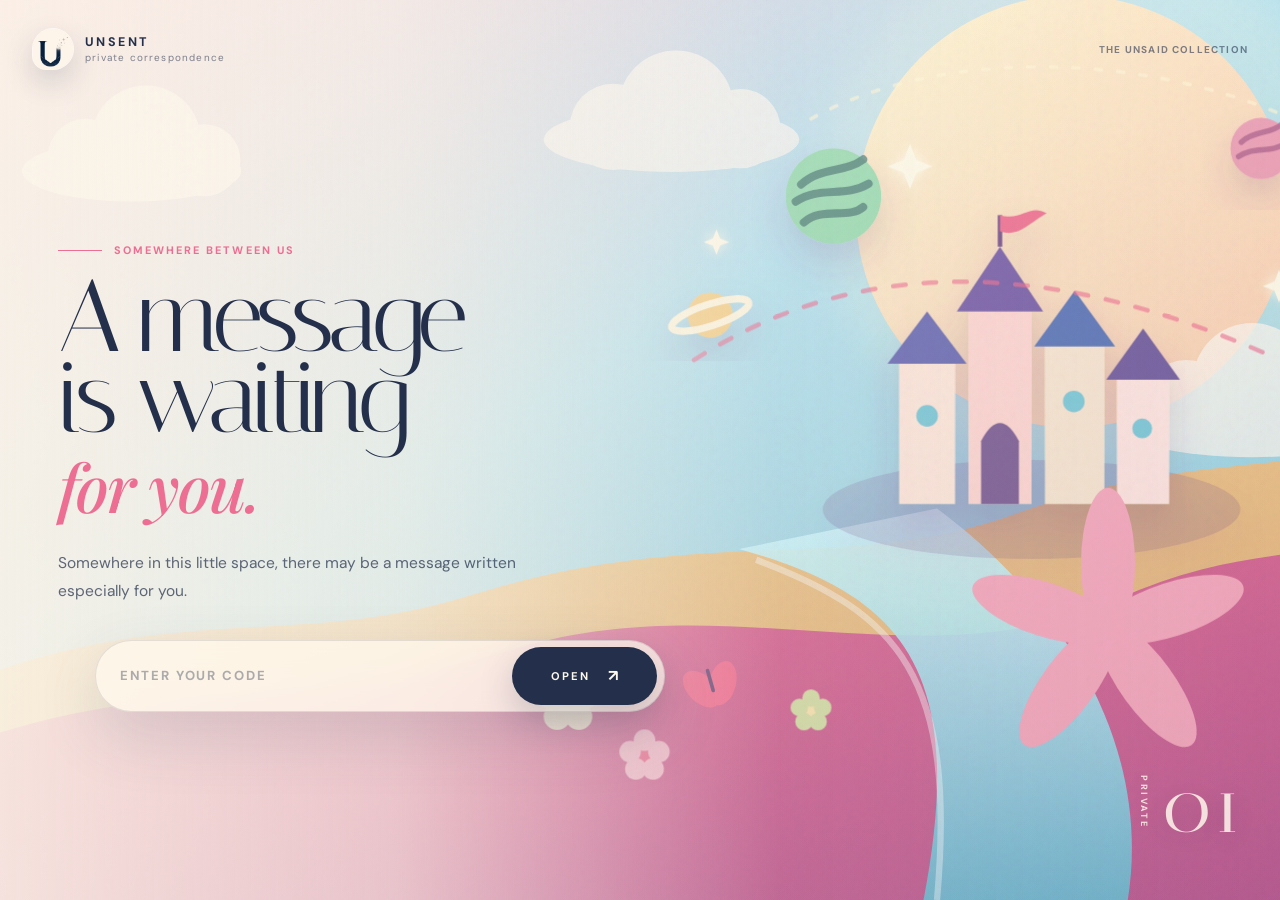
==== message.html @ 6bcdeda5 "Add files via upload" ====
<!DOCTYPE html>
<html lang="id">
<head>
  <meta charset="UTF-8" />
  <meta name="viewport" content="width=device-width, initial-scale=1.0" />
  <meta name="description" content="A personal message, written for you." />
  <link rel="icon" type="image/png" sizes="32x32" href="assets/branding/favicon-32.png" />
  <link rel="icon" type="image/png" sizes="192x192" href="assets/branding/favicon-192.png" />
  <link rel="apple-touch-icon" href="assets/branding/favicon-192.png" />
  <title>Your Message</title>
  <link rel="preconnect" href="https://fonts.googleapis.com" />
  <link rel="preconnect" href="https://fonts.gstatic.com" crossorigin />
  <link href="https://fonts.googleapis.com/css2?family=DM+Sans:wght@400;500;600;700&family=Italiana&family=Playfair+Display:ital,wght@0,600;1,500&display=swap" rel="stylesheet" />
  <link rel="stylesheet" href="css/style.css" />
  <link rel="stylesheet" href="css/themes.css" />
  <link rel="stylesheet" href="css/message-v2.css" />
</head>
<body class="message-page" data-theme="eulalie">
  <div class="theme-background" aria-hidden="true">
    <span class="glow glow-one"></span>
    <span class="glow glow-two"></span>
    <div class="theme-motif">
      <span class="motif motif-one"></span>
      <span class="motif motif-two"></span>
      <span class="motif motif-three"></span>
      <span class="motif motif-four"></span>
      <span class="motif motif-five"></span>
    </div>
    <div id="particles" class="particles"></div>
  </div>

  <header class="message-header">
    <a class="brand" href="index.html" aria-label="Kembali ke halaman awal">
      <img class="message-brand-logo" src="assets/branding/unsent-mark.png" alt="" aria-hidden="true" />
      <span class="message-brand-copy"><strong>UNSENT</strong><small>private correspondence</small></span>
    </a>
    <div class="header-actions" aria-hidden="true"></div>
  </header>

  <main class="message-shell">
    <section id="introScene" class="intro-scene" aria-labelledby="messageTitle">
      <div class="edition-card">
        <div class="edition-art" aria-hidden="true">
          <span class="art-sun"></span>
          <span class="art-moon"></span>
          <span class="art-portal"></span>
          <span class="art-wing art-wing-left"></span>
          <span class="art-wing art-wing-right"></span>
          <span class="art-ribbon art-ribbon-one"></span>
          <span class="art-ribbon art-ribbon-two"></span>
          <span class="art-shield"></span>
          <span class="art-helmet"></span>
          <span class="art-spear art-spear-one"></span>
          <span class="art-spear art-spear-two"></span>
          <span class="art-figure"></span>
          <span class="art-flower art-flower-one"></span>
          <span class="art-flower art-flower-two"></span>
          <span class="art-flower art-flower-three"></span>
          <span class="art-leaf art-leaf-one"></span>
          <span class="art-leaf art-leaf-two"></span>
          <span class="art-cloud art-cloud-one"></span>
          <span class="art-cloud art-cloud-two"></span>
          <span class="art-castle"><i></i><i></i><i></i></span>
          <span class="art-whale"></span>
          <span class="art-orbit"></span>
          <span class="art-hand"></span>
          <span class="art-wave art-wave-one"></span>
          <span class="art-wave art-wave-two"></span>
          <span class="art-spark art-spark-one">✦</span>
          <span class="art-spark art-spark-two">✦</span>
          <span class="art-caption">A PRIVATE EDITION</span>
        </div>

        <div class="edition-copy">
          <div class="edition-topline">
            <span id="introThemeLabel">Personal edition</span>
            <span>NO. 02</span>
          </div>

          <p id="messageKicker" class="message-kicker">A message for</p>
          <h1 id="messageTitle">Someone Special</h1>
          <p id="messageSubtitle" class="message-subtitle">There are things I should have said more carefully.</p>

          <div class="envelope-wrap">
            <button id="openLetterButton" class="envelope" type="button" aria-label="Buka surat">
              <span class="envelope-back"></span>
              <span class="letter-preview">
                <span class="letter-lines"></span>
                <span class="letter-seal">✦</span>
              </span>
              <span class="envelope-front"></span>
              <span class="envelope-flap"></span>
            </button>
          </div>

          <button id="openTextButton" class="primary-button" type="button">Read the message <span>↗</span></button>
          <p class="edition-note">This letter opens only for its intended recipient.</p>
        </div>

        <div class="edition-spine" aria-hidden="true">
          <span>WORDS THAT WAITED</span>
          <strong>02</strong>
        </div>
      </div>
    </section>

    <div id="themeTransition" class="theme-transition" aria-hidden="true">
      <span class="transition-shape transition-shape-one"></span>
      <span class="transition-shape transition-shape-two"></span>
      <span class="transition-shape transition-shape-three"></span>
      <span class="transition-shape transition-shape-four"></span>
      <span class="transition-caption" id="transitionCaption">Entering your message</span>
    </div>

    <article id="letterScene" class="letter-scene" aria-hidden="true">
      <div class="letter-stage">
        <div class="letter-side-title" aria-hidden="true">
          <span>PRIVATE LETTER</span>
          <strong id="letterThemeLabel">Personal edition</strong>
        </div>

        <div class="letter-card">
          <div class="letter-poster-band" aria-hidden="true">
            <span class="band-orb band-orb-one"></span>
            <span class="band-orb band-orb-two"></span>
            <span class="band-line band-line-one"></span>
            <span class="band-line band-line-two"></span>
            <span class="band-mark">✦</span>
          </div>

          <div class="letter-topline">
            <span id="letterDate">27 June 2026</span>
            <span class="letter-symbol">✦</span>
          </div>

          <p id="letterGreeting" class="letter-greeting">Dear friend,</p>
          <div id="letterBody" class="letter-body"></div>

          <section id="pauseScene" class="pause-scene" aria-hidden="true">
            <div class="pause-art" aria-hidden="true">
              <span class="pause-orb pause-orb-one"></span>
              <span class="pause-orb pause-orb-two"></span>
              <span class="pause-line pause-line-one"></span>
              <span class="pause-line pause-line-two"></span>
              <span class="pause-flourish pause-flourish-one"></span>
              <span class="pause-flourish pause-flourish-two"></span>
            </div>
            <p id="pauseQuote" class="pause-quote">Some memories deserve a gentler place to land.</p>
            <span id="pauseCaption" class="pause-caption">a quiet pause</span>
          </section>

          <div class="letter-closing">
            <p id="closingText">Thank you for being part of my story.</p>
            <div class="signature-block">
              <span>With sincerity,</span>
              <strong id="signatureName">— Someone who is learning</strong>
            </div>
          </div>
        </div>
      </div>

      <div class="after-message completion-panel">
        <span class="final-mark">✦</span>
        <p class="completion-kicker">One last step</p>
        <h2>Have you finished reading?</h2>
        <p class="completion-copy">Take all the time you need. Once you confirm, this message will quietly disappear and cannot be opened again in this browser.</p>
        <button id="finishReadingButton" class="secondary-button finish-reading-button" type="button">I’ve finished reading</button>
      </div>
    </article>
  </main>

  <div id="finishDialog" class="finish-dialog" aria-hidden="true">
    <div class="finish-dialog-backdrop" data-dialog-close></div>
    <section class="finish-dialog-card" role="dialog" aria-modal="true" aria-labelledby="finishDialogTitle" aria-describedby="finishDialogText">
      <span class="finish-dialog-mark" aria-hidden="true">✦</span>
      <p class="finish-dialog-kicker">Please be certain</p>
      <h2 id="finishDialogTitle">Have you read every word carefully?</h2>
      <p id="finishDialogText">After you continue, this letter will fade away and the invitation code will no longer open it on this browser.</p>
      <div class="finish-dialog-actions">
        <button id="keepReadingButton" class="dialog-button dialog-button-secondary" type="button">Not yet</button>
        <button id="confirmFinishButton" class="dialog-button dialog-button-primary" type="button">Yes, let it go</button>
      </div>
    </section>
  </div>

  <div id="eraseDust" class="erase-dust" aria-hidden="true"></div>

  <div id="goodbyeScreen" class="goodbye-screen" aria-hidden="true">
    <span class="goodbye-mark">✦</span>
    <p>This message has disappeared.</p>
    <small>Thank you for reading it until the end.</small>
  </div>


  <div id="privacyShield" class="privacy-shield" aria-hidden="true">
    <div class="privacy-shield-card">
      <span aria-hidden="true">✦</span>
      <p>Private message hidden</p>
      <small>Return to this window to continue reading.</small>
    </div>
  </div>

  <div id="privacyNotice" class="privacy-notice" role="status" aria-live="polite">
    This message is private and cannot be copied.
  </div>

  <footer class="message-footer">
    <span id="themeLabel">Personal edition</span>
    <span>Made with honesty, not expectation.</span>
  </footer>

  <script src="js/messages.js"></script>
  <script src="js/message.js"></script>
</body>
</html>
---- css/style.css ----
:root {
  --ink: #25233a;
  --muted: #706d83;
  --paper: rgba(255, 255, 255, 0.76);
  --line: rgba(37, 35, 58, 0.13);
  --shadow: 0 30px 90px rgba(67, 54, 106, 0.18);
}

* {
  box-sizing: border-box;
}

html {
  scroll-behavior: smooth;
}

body {
  margin: 0;
  min-height: 100vh;
  font-family: "DM Sans", sans-serif;
  color: var(--ink);
  background: #f6f2fb;
  overflow-x: hidden;
}

button,
input {
  font: inherit;
}

button,
a {
  -webkit-tap-highlight-color: transparent;
}

button {
  cursor: pointer;
}

/* =========================================================
   LANDING PAGE — THE PRIVATE INVITATION
   ========================================================= */
.landing-page {
  position: relative;
  min-height: 100vh;
  display: flex;
  flex-direction: column;
  color: #f7f0e8;
  background: #0d1326;
  isolation: isolate;
}

.night-sky {
  position: fixed;
  z-index: -2;
  inset: 0;
  overflow: hidden;
  pointer-events: none;
  background:
    radial-gradient(circle at 70% 14%, rgba(120, 114, 165, 0.16), transparent 30%),
    radial-gradient(circle at 13% 84%, rgba(112, 64, 93, 0.18), transparent 31%),
    linear-gradient(145deg, #10182e 0%, #0d1326 48%, #111326 100%);
}

.aurora,
.moon-glow,
.stars,
.landing-grain {
  position: absolute;
}

.aurora {
  border-radius: 50%;
  filter: blur(75px);
  opacity: 0.34;
  animation: landing-drift 16s ease-in-out infinite;
}

.aurora-one {
  width: 540px;
  height: 410px;
  top: -180px;
  right: -100px;
  background: #7775a8;
}

.aurora-two {
  width: 430px;
  height: 430px;
  left: -180px;
  bottom: -220px;
  background: #713e5f;
  animation-delay: -7s;
}

.moon-glow {
  width: 320px;
  height: 320px;
  top: 9%;
  right: 13%;
  border-radius: 50%;
  background: rgba(247, 232, 206, 0.09);
  filter: blur(18px);
  box-shadow: 0 0 100px rgba(246, 224, 189, 0.08);
}

.stars {
  inset: 0;
  opacity: 0.36;
  background-image:
    radial-gradient(circle, rgba(255,255,255,.9) 0 1px, transparent 1.2px),
    radial-gradient(circle, rgba(255,239,218,.72) 0 1px, transparent 1.3px);
  background-position: 0 0, 35px 24px;
}

.stars-small {
  background-size: 86px 86px, 112px 112px;
  mask-image: linear-gradient(to bottom, black, transparent 84%);
}

.stars-large {
  opacity: 0.17;
  background-size: 220px 220px, 310px 310px;
  transform: translateY(-40px);
}

.landing-grain {
  inset: 0;
  opacity: 0.14;
  mix-blend-mode: soft-light;
  background-image: url("data:image/svg+xml,%3Csvg viewBox='0 0 180 180' xmlns='http://www.w3.org/2000/svg'%3E%3Cfilter id='n'%3E%3CfeTurbulence type='fractalNoise' baseFrequency='.86' numOctaves='3' stitchTiles='stitch'/%3E%3C/filter%3E%3Crect width='100%25' height='100%25' filter='url(%23n)' opacity='.55'/%3E%3C/svg%3E");
}

.landing-header,
.landing-footer,
.landing-shell {
  width: min(1240px, calc(100% - 48px));
  margin-inline: auto;
}

.landing-header {
  position: relative;
  z-index: 4;
  display: flex;
  align-items: center;
  justify-content: space-between;
  gap: 20px;
  padding: 30px 0 14px;
  border-bottom: 1px solid rgba(255,255,255,0.1);
}

.landing-brand {
  display: inline-flex;
  align-items: center;
  gap: 10px;
  color: #f6ede4;
  font-family: "Italiana", "Playfair Display", serif;
  font-size: 1.2rem;
  letter-spacing: 0.06em;
  text-decoration: none;
}

.brand-star {
  color: #d0aa7c;
  font-size: 0.85rem;
}

.landing-header p,
.landing-footer p {
  margin: 0;
  color: rgba(238, 230, 222, 0.46);
  font-size: 0.68rem;
  letter-spacing: 0.16em;
  text-transform: uppercase;
}

.landing-shell {
  position: relative;
  z-index: 2;
  flex: 1;
  display: grid;
  grid-template-columns: minmax(0, 1.02fr) minmax(430px, 0.78fr);
  align-items: center;
  gap: clamp(55px, 8vw, 120px);
  padding: 58px 0 62px;
}

.landing-copy {
  max-width: 650px;
}

.landing-kicker {
  display: flex;
  align-items: center;
  gap: 12px;
  margin: 0 0 25px;
  color: #c8a77f;
  font-size: 0.69rem;
  font-weight: 600;
  letter-spacing: 0.19em;
  text-transform: uppercase;
}

.landing-kicker span {
  width: 42px;
  height: 1px;
  background: #c8a77f;
}

.landing-copy h1 {
  margin: 0;
  color: #f7f0e8;
  font-family: "Italiana", "Playfair Display", serif;
  font-size: clamp(4rem, 7.2vw, 7.25rem);
  font-weight: 400;
  letter-spacing: -0.05em;
  line-height: 0.91;
}

.landing-copy h1 em {
  display: block;
  margin-top: 0.11em;
  color: #d4af83;
  font-family: "Playfair Display", serif;
  font-size: 0.58em;
  font-weight: 500;
  letter-spacing: -0.025em;
}

.landing-intro {
  max-width: 590px;
  margin: 32px 0 0;
  color: rgba(239, 232, 225, 0.65);
  font-size: 0.98rem;
  line-height: 1.9;
}

.landing-details {
  display: flex;
  align-items: center;
  gap: 24px;
  margin-top: 46px;
}

.landing-details > div {
  display: grid;
  grid-template-columns: auto 1fr;
  align-items: center;
  gap: 12px;
  max-width: 200px;
}

.landing-details strong {
  color: #d0aa7c;
  font-family: "Italiana", serif;
  font-size: 1.45rem;
  font-weight: 400;
}

.landing-details span {
  color: rgba(239, 232, 225, 0.53);
  font-size: 0.72rem;
  line-height: 1.45;
}

.landing-details > i {
  width: 35px;
  height: 1px;
  background: rgba(255,255,255,0.14);
}

.invitation-stage {
  position: relative;
  width: min(100%, 505px);
  justify-self: end;
  padding: 24px 18px 18px;
  perspective: 1300px;
}

.letter-stack {
  position: absolute;
  inset: 40px 30px 6px;
  transform-style: preserve-3d;
}

.paper {
  position: absolute;
  inset: 0;
  border: 1px solid rgba(67, 51, 51, 0.11);
  border-radius: 4px;
  background: #e9dfd0;
  box-shadow: 0 30px 80px rgba(0,0,0,0.28);
}

.paper-back {
  transform: rotate(6deg) translate(8px, 8px);
  opacity: 0.5;
}

.paper-middle {
  transform: rotate(-3deg) translate(-7px, 7px);
  opacity: 0.72;
}

.invitation-card {
  position: relative;
  z-index: 2;
  min-height: 565px;
  padding: clamp(34px, 5vw, 53px);
  color: #28211f;
  background:
    linear-gradient(rgba(245, 237, 224, 0.95), rgba(245, 237, 224, 0.95)),
    repeating-linear-gradient(0deg, transparent 0 30px, rgba(75,52,42,.04) 31px);
  border: 1px solid rgba(255,255,255,0.65);
  border-radius: 4px;
  box-shadow: 0 38px 100px rgba(0,0,0,0.37);
  transform: rotateY(-2deg) rotateZ(0.25deg);
  transition: transform 0.5s cubic-bezier(.2,.8,.2,1), box-shadow 0.5s ease;
}

.invitation-stage:hover .invitation-card,
.invitation-stage:focus-within .invitation-card {
  transform: rotateY(0deg) rotateZ(0deg) translateY(-4px);
  box-shadow: 0 46px 115px rgba(0,0,0,0.42);
}

.card-corners::before,
.card-corners::after,
.invitation-card::before,
.invitation-card::after {
  position: absolute;
  width: 22px;
  height: 22px;
  content: "";
  border-color: rgba(92, 69, 56, 0.34);
}

.card-corners::before { top: 15px; left: 15px; border-top: 1px solid; border-left: 1px solid; }
.card-corners::after { top: 15px; right: 15px; border-top: 1px solid; border-right: 1px solid; }
.invitation-card::before { bottom: 15px; left: 15px; border-bottom: 1px solid; border-left: 1px solid; }
.invitation-card::after { bottom: 15px; right: 15px; border-bottom: 1px solid; border-right: 1px solid; }

.invitation-heading {
  display: flex;
  align-items: center;
  justify-content: space-between;
  color: rgba(53, 42, 38, 0.45);
  font-size: 0.65rem;
  letter-spacing: 0.16em;
  text-transform: uppercase;
}

.invitation-symbol {
  color: #966346;
  font-size: 0.9rem;
}

.wax-seal {
  position: relative;
  width: 74px;
  height: 74px;
  display: grid;
  place-items: center;
  margin: 32px auto 27px;
  color: #f0d8c2;
  background:
    radial-gradient(circle at 35% 28%, rgba(255,255,255,.25), transparent 18%),
    radial-gradient(circle, #a2574a 0 58%, #844338 60% 72%, #9b5144 74%);
  border-radius: 48% 52% 46% 54% / 54% 44% 56% 46%;
  filter: drop-shadow(0 8px 10px rgba(83,38,32,.28));
  transform: rotate(-7deg);
  transition: transform 0.35s ease;
}

.invitation-stage:hover .wax-seal {
  transform: rotate(0) scale(1.04);
}

.wax-seal::after {
  position: absolute;
  inset: 11px;
  border: 1px solid rgba(249, 220, 196, 0.42);
  border-radius: 50%;
  content: "";
}

.wax-seal span {
  position: relative;
  z-index: 1;
  font-family: "Italiana", serif;
  font-size: 1.85rem;
}

.card-kicker {
  margin: 0 0 11px;
  color: #9a6a4d;
  font-size: 0.62rem;
  font-weight: 600;
  letter-spacing: 0.17em;
  text-align: center;
  text-transform: uppercase;
}

.invitation-card h2 {
  margin: 0;
  font-family: "Italiana", "Playfair Display", serif;
  font-size: clamp(2.55rem, 4vw, 3.35rem);
  font-weight: 400;
  letter-spacing: -0.04em;
  line-height: 0.95;
  text-align: center;
}

.card-description {
  max-width: 310px;
  margin: 20px auto 28px;
  color: #786b65;
  font-size: 0.82rem;
  line-height: 1.65;
  text-align: center;
}

.invite-form {
  width: 100%;
  margin: 0 auto;
}

.invite-form label {
  display: block;
  margin: 0 0 8px 2px;
  color: #6f5d55;
  font-size: 0.67rem;
  font-weight: 600;
  letter-spacing: 0.13em;
  text-transform: uppercase;
}

.input-wrap {
  display: grid;
  grid-template-columns: auto minmax(0, 1fr) auto;
  align-items: center;
  gap: 10px;
  min-height: 59px;
  padding: 6px 7px 6px 15px;
  border: 1px solid rgba(79, 58, 48, 0.2);
  background: rgba(255,255,255,0.39);
  box-shadow: inset 0 1px rgba(255,255,255,0.55);
  transition: border-color .25s ease, box-shadow .25s ease, transform .25s ease;
}

.input-wrap:focus-within {
  border-color: rgba(146, 82, 64, 0.58);
  box-shadow: 0 10px 28px rgba(75, 51, 43, 0.11), inset 0 1px rgba(255,255,255,.75);
  transform: translateY(-1px);
}

.input-wrap.error {
  border-color: rgba(165, 55, 62, 0.62);
  animation: shake 0.38s ease;
}

.input-icon {
  color: rgba(91, 68, 58, 0.45);
  font-family: "Italiana", serif;
  font-size: 1.2rem;
}

.input-wrap input {
  min-width: 0;
  width: 100%;
  padding: 12px 0;
  border: 0;
  outline: 0;
  color: #342925;
  background: transparent;
  font-size: 0.92rem;
  font-weight: 600;
  letter-spacing: 0.12em;
  text-transform: uppercase;
}

.input-wrap input::placeholder {
  color: rgba(87, 68, 61, 0.31);
}

.input-wrap button {
  min-width: 112px;
  display: inline-flex;
  align-items: center;
  justify-content: center;
  gap: 10px;
  padding: 14px 16px;
  border: 0;
  color: #f8eee4;
  background: #2e292b;
  box-shadow: 0 9px 20px rgba(41, 34, 35, 0.2);
  transition: transform .2s ease, background .2s ease, opacity .2s ease;
}

.input-wrap button:hover {
  background: #4b3936;
  transform: translateY(-2px);
}

.input-wrap button:disabled {
  cursor: progress;
  opacity: .67;
}

.input-wrap button.checking .button-arrow {
  animation: spinner .7s linear infinite;
}

.button-arrow {
  font-size: 1rem;
}

.form-feedback {
  min-height: 28px;
  display: flex;
  align-items: flex-start;
  justify-content: space-between;
  gap: 12px;
  padding: 8px 2px 0;
}

.form-message {
  margin: 0;
  color: #a13f48;
  font-size: 0.72rem;
  line-height: 1.35;
}

.form-message.success {
  color: #4d755b;
}

.form-feedback > span {
  flex: none;
  color: rgba(80, 63, 56, 0.43);
  font-size: 0.64rem;
}

.card-footer {
  display: flex;
  align-items: center;
  justify-content: center;
  gap: 10px;
  margin-top: 19px;
  color: rgba(65, 50, 44, 0.38);
  font-family: "Playfair Display", serif;
  font-size: 0.62rem;
  font-style: italic;
}

.card-footer i {
  width: 3px;
  height: 3px;
  background: #a27b64;
  border-radius: 50%;
}

.floating-note {
  position: absolute;
  z-index: 4;
  padding: 9px 13px;
  color: rgba(243, 231, 219, 0.6);
  background: rgba(12, 17, 33, 0.62);
  border: 1px solid rgba(255,255,255,0.09);
  border-radius: 999px;
  backdrop-filter: blur(12px);
  font-family: "Playfair Display", serif;
  font-size: 0.66rem;
  font-style: italic;
  white-space: nowrap;
  box-shadow: 0 12px 35px rgba(0,0,0,.18);
  animation: note-float 5s ease-in-out infinite;
}

.note-one {
  top: 9px;
  right: -47px;
}

.note-two {
  left: -59px;
  bottom: 49px;
  animation-delay: -2.3s;
}

.landing-footer {
  position: relative;
  z-index: 3;
  display: flex;
  justify-content: space-between;
  gap: 24px;
  padding: 14px 0 27px;
}

.landing-footer span {
  display: inline-block;
  margin-left: 6px;
  animation: scroll-nudge 1.8s ease-in-out infinite;
}

.reveal-item {
  opacity: 0;
  transform: translateY(18px);
  animation: reveal .85s cubic-bezier(.2,.75,.2,1) forwards;
}

.landing-header.reveal-item { animation-delay: .05s; }
.landing-copy .reveal-item:nth-child(1) { animation-delay: .12s; }
.landing-copy .reveal-item:nth-child(2) { animation-delay: .22s; }
.landing-copy .reveal-item:nth-child(3) { animation-delay: .34s; }
.landing-copy .reveal-item:nth-child(4) { animation-delay: .46s; }
.invitation-stage.reveal-item { animation-delay: .3s; }
.landing-footer.reveal-item { animation-delay: .58s; }

.success-overlay {
  position: fixed;
  z-index: 30;
  inset: 0;
  display: grid;
  place-items: center;
  padding: 24px;
  background: rgba(6, 10, 22, 0.72);
  backdrop-filter: blur(20px);
  opacity: 0;
  visibility: hidden;
  transition: opacity .4s ease, visibility .4s ease;
}

.success-overlay.active {
  opacity: 1;
  visibility: visible;
}

.success-rings {
  position: absolute;
  width: min(68vw, 660px);
  aspect-ratio: 1;
}

.success-rings span {
  position: absolute;
  inset: 0;
  border: 1px solid rgba(218, 180, 134, 0.12);
  border-radius: 50%;
  animation: ring-pulse 2s ease-out infinite;
}

.success-rings span:nth-child(2) { inset: 13%; animation-delay: -.65s; }
.success-rings span:nth-child(3) { inset: 27%; animation-delay: -1.3s; }

.success-card {
  position: relative;
  width: min(440px, 100%);
  padding: 46px 38px;
  color: #2c2523;
  text-align: center;
  background: #f3eadf;
  border: 1px solid rgba(255,255,255,0.75);
  box-shadow: 0 40px 120px rgba(0,0,0,.45);
  transform: translateY(22px) scale(.96);
  transition: transform .45s cubic-bezier(.2,.8,.2,1);
}

.success-overlay.active .success-card {
  transform: translateY(0) scale(1);
}

.success-icon {
  width: 48px;
  height: 48px;
  display: grid;
  place-items: center;
  margin: 0 auto 18px;
  color: #9e654d;
  border: 1px solid rgba(126, 82, 63, .24);
  border-radius: 50%;
}

.success-kicker {
  margin: 0;
  color: #9b6a52;
  font-size: .67rem;
  font-weight: 600;
  letter-spacing: .18em;
  text-transform: uppercase;
}

.success-card h2 {
  margin: 12px 0 9px;
  font-family: "Italiana", "Playfair Display", serif;
  font-size: 2.75rem;
  font-weight: 400;
  letter-spacing: -.04em;
}

.success-card > p:not(.success-kicker) {
  margin: 0;
  color: #746862;
}

.success-card small {
  color: #8e817a;
}

.loading-line {
  height: 2px;
  margin: 27px 0 14px;
  overflow: hidden;
  background: rgba(76, 57, 49, 0.11);
}

.loading-line span {
  display: block;
  width: 0;
  height: 100%;
  background: linear-gradient(90deg, #804a3e, #cf9f73);
}

.success-overlay.active .loading-line span {
  animation: load 1.45s ease forwards;
}

.landing-page.invite-accepted .invitation-card {
  transform: translateY(-10px) rotateX(2deg) scale(.98);
}

@keyframes landing-drift {
  0%, 100% { transform: translate3d(0,0,0) scale(1); }
  50% { transform: translate3d(34px,-18px,0) scale(1.08); }
}

@keyframes note-float {
  0%, 100% { transform: translateY(0) rotate(-1deg); }
  50% { transform: translateY(-8px) rotate(1deg); }
}

@keyframes scroll-nudge {
  0%, 100% { transform: translateY(0); opacity: .5; }
  50% { transform: translateY(4px); opacity: 1; }
}

@keyframes spinner {
  to { transform: rotate(360deg); }
}

@keyframes ring-pulse {
  0% { transform: scale(.7); opacity: 0; }
  35% { opacity: .8; }
  100% { transform: scale(1.12); opacity: 0; }
}

@media (max-width: 1020px) {
  .landing-shell {
    grid-template-columns: 1fr;
    gap: 70px;
    padding-top: 70px;
  }

  .landing-copy {
    max-width: 780px;
    text-align: center;
    justify-self: center;
  }

  .landing-kicker,
  .landing-details {
    justify-content: center;
  }

  .landing-intro {
    margin-inline: auto;
  }

  .invitation-stage {
    justify-self: center;
  }
}

@media (max-width: 620px) {
  .landing-header,
  .landing-footer,
  .landing-shell {
    width: min(100% - 28px, 1240px);
  }

  .landing-header {
    padding-top: 20px;
  }

  .landing-header p {
    display: none;
  }

  .landing-shell {
    gap: 45px;
    padding: 50px 0 36px;
  }

  .landing-copy h1 {
    font-size: clamp(3.35rem, 18vw, 5.2rem);
  }

  .landing-intro {
    font-size: .9rem;
    line-height: 1.8;
  }

  .landing-details {
    gap: 12px;
    margin-top: 35px;
  }

  .landing-details > div {
    grid-template-columns: 1fr;
    gap: 2px;
    text-align: center;
  }

  .landing-details > i {
    width: 20px;
  }

  .invitation-stage {
    padding: 10px 0;
  }

  .letter-stack {
    inset: 25px 7px 0;
  }

  .invitation-card {
    min-height: 0;
    padding: 38px 24px 34px;
    transform: none;
  }

  .invitation-stage:hover .invitation-card,
  .invitation-stage:focus-within .invitation-card {
    transform: translateY(-2px);
  }

  .wax-seal {
    width: 66px;
    height: 66px;
    margin: 27px auto 23px;
  }

  .input-wrap {
    grid-template-columns: auto minmax(0, 1fr);
    padding: 8px 9px 8px 14px;
  }

  .input-wrap button {
    grid-column: 1 / -1;
    width: 100%;
  }

  .form-feedback {
    min-height: 37px;
  }

  .floating-note {
    display: none;
  }

  .card-footer {
    gap: 7px;
    font-size: .57rem;
  }

  .landing-footer {
    justify-content: center;
    text-align: center;
  }

  .landing-footer p:last-child {
    display: none;
  }
}

.message-page {
  min-height: 100vh;
  transition: background 0.6s ease, color 0.6s ease;
}

.message-header,
.message-footer {
  position: relative;
  z-index: 5;
  display: flex;
  align-items: center;
  justify-content: space-between;
  gap: 20px;
  width: min(1180px, calc(100% - 40px));
  margin: 0 auto;
}

.message-header {
  padding: 24px 0;
}

.brand {
  color: inherit;
  font-family: "Playfair Display", serif;
  font-style: italic;
  text-decoration: none;
}

.ghost-button,
.secondary-button {
  border: 1px solid var(--theme-line, rgba(255,255,255,0.25));
  color: inherit;
  background: var(--theme-glass, rgba(255,255,255,0.08));
  backdrop-filter: blur(12px);
  transition: transform 0.2s ease, background 0.2s ease;
}

.ghost-button {
  padding: 10px 15px;
  border-radius: 999px;
  font-size: 0.78rem;
}

.ghost-button:hover,
.secondary-button:hover {
  transform: translateY(-2px);
  background: var(--theme-glass-hover, rgba(255,255,255,0.14));
}

.message-shell {
  position: relative;
  z-index: 2;
  width: min(1000px, calc(100% - 32px));
  margin: 0 auto;
}

.intro-scene {
  min-height: calc(100vh - 150px);
  display: flex;
  flex-direction: column;
  align-items: center;
  justify-content: center;
  padding: 42px 0 90px;
  text-align: center;
  transition: opacity 0.5s ease, transform 0.5s ease;
}

.intro-scene.leaving {
  opacity: 0;
  transform: translateY(-22px);
}

.envelope-wrap {
  height: 180px;
  display: grid;
  place-items: center;
  margin-bottom: 24px;
  perspective: 1000px;
}

.envelope {
  position: relative;
  width: 230px;
  height: 145px;
  padding: 0;
  border: 0;
  background: transparent;
  filter: drop-shadow(0 25px 28px rgba(0,0,0,0.18));
  transition: transform 0.25s ease;
}

.envelope:hover {
  transform: translateY(-7px) rotate(-1deg);
}

.envelope-back,
.envelope-front,
.envelope-flap {
  position: absolute;
  inset: 0;
  border-radius: 10px;
}

.envelope-back {
  background: var(--theme-envelope, #ece0f4);
}

.envelope-front {
  z-index: 3;
  clip-path: polygon(0 0, 50% 50%, 100% 0, 100% 100%, 0 100%);
  background: var(--theme-envelope-front, #dfcfe9);
}

.envelope-flap {
  z-index: 4;
  transform-origin: top;
  clip-path: polygon(0 0, 100% 0, 50% 62%);
  background: var(--theme-envelope-flap, #f4e9f9);
  transition: transform 0.75s cubic-bezier(.2,.8,.2,1), z-index 0s 0.3s;
}

.letter-preview {
  position: absolute;
  z-index: 2;
  left: 18px;
  right: 18px;
  bottom: 12px;
  height: 112px;
  padding: 22px;
  background: #fffdf8;
  border-radius: 8px;
  transition: transform 0.75s cubic-bezier(.2,.8,.2,1);
}

.letter-lines,
.letter-lines::before,
.letter-lines::after {
  display: block;
  height: 5px;
  border-radius: 99px;
  background: #ddd5cc;
  content: "";
}

.letter-lines::before {
  width: 72%;
  margin-top: 12px;
}

.letter-lines::after {
  width: 54%;
  margin-top: 12px;
}

.letter-seal {
  position: absolute;
  right: 18px;
  bottom: 15px;
  color: var(--theme-accent, #8b6da7);
}

.envelope.opened .envelope-flap {
  z-index: 1;
  transform: rotateX(180deg);
}

.envelope.opened .letter-preview {
  transform: translateY(-74px);
}

.message-kicker {
  margin: 0 0 12px;
  color: var(--theme-accent, #b8a4d9);
}

.intro-scene h1 {
  margin: 0;
  max-width: 750px;
  font-size: clamp(3.3rem, 9vw, 7rem);
  line-height: 0.95;
  color: var(--theme-heading, white);
}

.message-subtitle {
  width: min(560px, 100%);
  margin: 24px auto 30px;
  color: var(--theme-muted, rgba(255,255,255,0.72));
  line-height: 1.7;
}

.primary-button {
  display: inline-flex;
  align-items: center;
  gap: 16px;
  padding: 15px 20px;
  background: var(--theme-button, linear-gradient(135deg, #fff, #eee));
  color: var(--theme-button-text, #28233a);
}

.letter-scene {
  display: none;
  padding: 60px 0 100px;
}

.letter-scene.visible {
  display: block;
  animation: reveal 0.7s ease forwards;
}

.letter-card {
  width: min(760px, 100%);
  margin: 0 auto;
  padding: clamp(30px, 7vw, 70px);
  color: #2c2830;
  background:
    linear-gradient(rgba(255,253,248,0.94), rgba(255,253,248,0.94)),
    repeating-linear-gradient(0deg, transparent, transparent 31px, rgba(93,72,70,0.05) 32px);
  border: 1px solid rgba(255,255,255,0.78);
  border-radius: 10px;
  box-shadow: 0 35px 90px rgba(0,0,0,0.2);
  transform: rotate(-0.35deg);
}

.letter-topline {
  display: flex;
  justify-content: space-between;
  gap: 20px;
  margin-bottom: 44px;
  color: #91848d;
  font-size: 0.78rem;
  letter-spacing: 0.08em;
  text-transform: uppercase;
}

.letter-symbol {
  color: var(--theme-accent, #87639c);
}

.letter-greeting {
  margin: 0 0 30px;
  font-family: "Playfair Display", serif;
  font-size: clamp(2rem, 5vw, 3.1rem);
}

.letter-body p {
  margin: 0 0 24px;
  color: #49424a;
  font-family: "Playfair Display", serif;
  font-size: clamp(1.14rem, 2.3vw, 1.34rem);
  line-height: 1.95;
  opacity: 0;
  transform: translateY(14px);
}

.letter-body p.visible {
  animation: reveal 0.75s ease forwards;
}

.letter-closing {
  margin-top: 48px;
  padding-top: 30px;
  border-top: 1px solid rgba(51,44,48,0.12);
}

.letter-closing > p {
  color: #5e555d;
  font-style: italic;
}

.signature-block {
  display: flex;
  flex-direction: column;
  align-items: flex-end;
  gap: 7px;
  margin-top: 36px;
  color: #6f646d;
  font-family: "Playfair Display", serif;
}

.signature-block strong {
  color: #332d34;
  font-size: 1.1rem;
}

.after-message {
  width: min(640px, 100%);
  margin: 34px auto 0;
  text-align: center;
  color: var(--theme-muted, rgba(255,255,255,0.72));
}

.after-message p {
  line-height: 1.7;
}

.secondary-button {
  margin-top: 12px;
  padding: 12px 18px;
  border-radius: 999px;
}

.message-footer {
  padding: 26px 0;
  color: var(--theme-muted, rgba(255,255,255,0.55));
  font-size: 0.72rem;
}

.glow {
  position: absolute;
  border-radius: 50%;
  filter: blur(60px);
  opacity: 0.38;
  animation: float 13s ease-in-out infinite;
}

.glow-one {
  width: 480px;
  height: 480px;
  top: -180px;
  left: -150px;
  background: var(--theme-glow-one, #72568e);
}

.glow-two {
  width: 520px;
  height: 520px;
  right: -210px;
  bottom: -190px;
  background: var(--theme-glow-two, #b97b9f);
  animation-delay: -5s;
}

.particle {
  position: absolute;
  display: block;
  width: 4px;
  height: 4px;
  background: var(--theme-particle, rgba(255,255,255,0.65));
  border-radius: 50%;
  animation: drift linear infinite;
}

@keyframes reveal {
  to { opacity: 1; transform: translateY(0); }
}

@keyframes float {
  0%, 100% { transform: translate3d(0, 0, 0) scale(1); }
  50% { transform: translate3d(18px, -22px, 0) scale(1.05); }
}

@keyframes drift {
  from { transform: translateY(105vh) scale(0.6); opacity: 0; }
  12% { opacity: 0.8; }
  88% { opacity: 0.4; }
  to { transform: translateY(-20vh) scale(1.1); opacity: 0; }
}

@keyframes shake {
  0%, 100% { transform: translateX(0); }
  25% { transform: translateX(-7px); }
  75% { transform: translateX(7px); }
}

@keyframes load {
  to { width: 100%; }
}

@media (max-width: 700px) {
  .message-header,
  .message-footer {
    width: min(100% - 28px, 1180px);
  }

  .message-footer {
    align-items: flex-start;
    flex-direction: column;
  }

  .intro-scene {
    min-height: calc(100vh - 120px);
    padding-top: 24px;
  }

  .envelope {
    transform: scale(0.88);
  }

  .envelope:hover {
    transform: translateY(-5px) scale(0.88);
  }

  .letter-card {
    transform: none;
  }
}

@media (prefers-reduced-motion: reduce) {
  *, *::before, *::after {
    animation-duration: 0.01ms !important;
    animation-iteration-count: 1 !important;
    scroll-behavior: auto !important;
    transition-duration: 0.01ms !important;
  }
}


/* Smooth opening overrides */
.intro-scene {
  transition: opacity .9s cubic-bezier(.22,.7,.2,1), transform .9s cubic-bezier(.22,.7,.2,1), filter .9s ease;
}

.intro-scene.leaving {
  opacity: 0;
  transform: translateY(-14px) scale(.988);
  filter: blur(7px);
}

.envelope {
  transition: transform .35s ease, filter .35s ease;
}

.envelope.opened {
  animation: envelope-settle 1.2s cubic-bezier(.22,.76,.18,1) forwards;
}

.envelope-flap {
  transition: transform 1.08s cubic-bezier(.22,.76,.18,1), z-index 0s .42s;
}

.letter-preview {
  transition: transform 1.08s cubic-bezier(.22,.76,.18,1), box-shadow 1.08s ease;
}

.envelope.opened .letter-preview {
  transform: translateY(-82px);
  box-shadow: 0 20px 30px rgba(44, 26, 42, .14);
}

@keyframes envelope-settle {
  0% { transform: translateY(0) scale(1) rotate(0deg); }
  45% { transform: translateY(-5px) scale(1.015) rotate(-.4deg); }
  100% { transform: translateY(-2px) scale(1.01) rotate(0deg); }
}
---- css/themes.css ----
/* =========================================================
   PERSONAL MESSAGE THEMES
   Each recipient receives a distinct visual world.
   Themes are original interpretations of the supplied references.
   ========================================================= */

/* ---------- EULALIE — blush butterflies / apology & closure ---------- */
body[data-theme="eulalie"] {
  --theme-accent: #f7a3c4;
  --theme-heading: #fff9fb;
  --theme-muted: rgba(255, 241, 248, 0.78);
  --theme-line: rgba(255, 222, 238, 0.25);
  --theme-glass: rgba(255, 221, 237, 0.1);
  --theme-glass-hover: rgba(255, 221, 237, 0.17);
  --theme-envelope: #f1b6ce;
  --theme-envelope-front: #e78ab6;
  --theme-envelope-flap: #ffd7e7;
  --theme-button: linear-gradient(135deg, #fff6fa, #f6bed6);
  --theme-button-text: #642c50;
  --theme-glow-one: #f287b7;
  --theme-glow-two: #70b8e8;
  --theme-particle: rgba(255, 225, 241, 0.78);
  color: #fff7fb;
  background:
    radial-gradient(circle at 48% 25%, rgba(105,176,225,.18), transparent 28%),
    linear-gradient(145deg, #502541 0%, #84365e 47%, #3c416f 100%);
}

body[data-theme="eulalie"] .theme-background::before {
  position: absolute;
  inset: 0;
  content: "";
  opacity: .14;
  background:
    repeating-radial-gradient(ellipse at 20% 40%, transparent 0 42px, rgba(255,210,233,.3) 44px 45px, transparent 47px 80px);
}

body[data-theme="eulalie"] .motif {
  position: absolute;
}

body[data-theme="eulalie"] .motif-one,
body[data-theme="eulalie"] .motif-two,
body[data-theme="eulalie"] .motif-three {
  width: 92px;
  height: 72px;
}

body[data-theme="eulalie"] .motif-one::before,
body[data-theme="eulalie"] .motif-one::after,
body[data-theme="eulalie"] .motif-two::before,
body[data-theme="eulalie"] .motif-two::after,
body[data-theme="eulalie"] .motif-three::before,
body[data-theme="eulalie"] .motif-three::after {
  position: absolute;
  top: 5px;
  width: 47px;
  height: 61px;
  content: "";
  border: 2px solid rgba(255,209,235,.52);
  border-radius: 72% 28% 66% 34% / 64% 38% 62% 36%;
  background: rgba(237,116,177,.12);
}

body[data-theme="eulalie"] .motif-one::before,
body[data-theme="eulalie"] .motif-two::before,
body[data-theme="eulalie"] .motif-three::before {
  left: 2px;
  transform: rotate(-26deg);
}

body[data-theme="eulalie"] .motif-one::after,
body[data-theme="eulalie"] .motif-two::after,
body[data-theme="eulalie"] .motif-three::after {
  right: 2px;
  transform: rotate(26deg) scaleX(-1);
}

body[data-theme="eulalie"] .motif-one { left: 7%; top: 20%; transform: rotate(-14deg) scale(.85); }
body[data-theme="eulalie"] .motif-two { right: 8%; top: 14%; transform: rotate(18deg) scale(1.15); }
body[data-theme="eulalie"] .motif-three { right: 16%; bottom: 12%; transform: rotate(-7deg) scale(.68); }

body[data-theme="eulalie"] .motif-four,
body[data-theme="eulalie"] .motif-five {
  width: 180px;
  height: 90px;
  border: 3px solid rgba(103,184,229,.34);
  border-color: rgba(103,184,229,.34) transparent transparent transparent;
  border-radius: 50%;
}

body[data-theme="eulalie"] .motif-four { left: -45px; bottom: 18%; transform: rotate(22deg); }
body[data-theme="eulalie"] .motif-five { right: -38px; top: 43%; transform: rotate(-28deg); }

body[data-theme="eulalie"] .letter-card {
  background:
    linear-gradient(rgba(255,250,251,.95), rgba(255,250,251,.95)),
    repeating-linear-gradient(0deg, transparent, transparent 31px, rgba(165,71,117,.05) 32px);
  box-shadow: 0 35px 100px rgba(49,22,51,.28);
}

/* ---------- ILIAD — amber geometry / warm gratitude ---------- */
body[data-theme="iliad"] {
  --theme-accent: #ffd180;
  --theme-heading: #fff9e9;
  --theme-muted: rgba(255, 235, 202, 0.78);
  --theme-line: rgba(255, 220, 161, 0.25);
  --theme-glass: rgba(255, 211, 137, 0.09);
  --theme-glass-hover: rgba(255, 211, 137, 0.16);
  --theme-envelope: #e8a14e;
  --theme-envelope-front: #c97735;
  --theme-envelope-flap: #f5bf6d;
  --theme-button: linear-gradient(135deg, #fff6da, #f6bf63);
  --theme-button-text: #57311d;
  --theme-glow-one: #e47b2f;
  --theme-glow-two: #3e7d94;
  --theme-particle: rgba(255, 221, 162, 0.84);
  color: #fff8e9;
  background:
    radial-gradient(circle at 50% 18%, rgba(255,195,92,.18), transparent 26%),
    linear-gradient(145deg, #3a3430 0%, #824327 47%, #234b5c 100%);
}

body[data-theme="iliad"] .theme-background::before {
  position: absolute;
  inset: 0;
  content: "";
  opacity: .18;
  background:
    linear-gradient(115deg, transparent 0 46%, rgba(255,219,148,.2) 47% 48%, transparent 49% 100%),
    linear-gradient(24deg, transparent 0 44%, rgba(69,135,155,.23) 45% 46%, transparent 47% 100%);
  background-size: 170px 170px, 220px 220px;
}

body[data-theme="iliad"] .motif {
  position: absolute;
}

body[data-theme="iliad"] .motif-one {
  width: 170px;
  height: 170px;
  left: 7%;
  top: 16%;
  border: 18px double rgba(255,191,95,.34);
  border-radius: 50%;
  box-shadow: inset 0 0 0 16px rgba(40,104,128,.15);
  transform: rotate(18deg);
}

body[data-theme="iliad"] .motif-two {
  width: 86px;
  height: 125px;
  right: 9%;
  top: 15%;
  background: linear-gradient(135deg, rgba(255,194,94,.38), rgba(179,82,39,.12));
  border: 3px solid rgba(255,226,170,.34);
  clip-path: polygon(50% 0, 100% 18%, 88% 78%, 50% 100%, 12% 78%, 0 18%);
  transform: rotate(-12deg);
}

body[data-theme="iliad"] .motif-three,
body[data-theme="iliad"] .motif-four,
body[data-theme="iliad"] .motif-five {
  width: 150px;
  height: 8px;
  background: linear-gradient(90deg, transparent, rgba(255,230,180,.48), transparent);
  border-radius: 999px;
}

body[data-theme="iliad"] .motif-three { left: 4%; bottom: 22%; transform: rotate(-28deg); }
body[data-theme="iliad"] .motif-four { right: 3%; bottom: 27%; transform: rotate(31deg); }
body[data-theme="iliad"] .motif-five { right: 18%; top: 48%; transform: rotate(-8deg) scale(.65); }

body[data-theme="iliad"] .letter-card {
  background:
    linear-gradient(rgba(255,250,239,.96), rgba(255,250,239,.96)),
    repeating-linear-gradient(0deg, transparent, transparent 31px, rgba(126,70,32,.06) 32px);
  box-shadow: 0 35px 100px rgba(53,30,20,.3);
}

/* ---------- OSTARA — rose garden / quiet admiration ---------- */
body[data-theme="ostara"] {
  --theme-accent: #ffd0dc;
  --theme-heading: #fffaf6;
  --theme-muted: rgba(255, 238, 240, 0.79);
  --theme-line: rgba(255, 222, 225, 0.25);
  --theme-glass: rgba(255, 225, 229, 0.09);
  --theme-glass-hover: rgba(255, 225, 229, 0.16);
  --theme-envelope: #e6a6b4;
  --theme-envelope-front: #c9788d;
  --theme-envelope-flap: #f3c8cf;
  --theme-button: linear-gradient(135deg, #fff7f2, #efc0ca);
  --theme-button-text: #5f3445;
  --theme-glow-one: #ad677f;
  --theme-glow-two: #8b7db5;
  --theme-particle: rgba(255, 224, 231, 0.8);
  color: #fff8f6;
  background:
    radial-gradient(circle at 51% 18%, rgba(255,210,219,.16), transparent 26%),
    linear-gradient(145deg, #473242 0%, #764657 48%, #67547a 100%);
}

body[data-theme="ostara"] .theme-background::before,
body[data-theme="ostara"] .theme-background::after {
  position: absolute;
  content: "";
  width: 330px;
  height: 540px;
  top: -80px;
  border: 3px solid rgba(243,180,202,.2);
  border-radius: 50% 50% 42% 58% / 62% 42% 58% 38%;
}

body[data-theme="ostara"] .theme-background::before {
  left: -100px;
  transform: rotate(-25deg);
}

body[data-theme="ostara"] .theme-background::after {
  right: -90px;
  transform: rotate(24deg) scaleX(-1);
}

body[data-theme="ostara"] .motif {
  position: absolute;
}

body[data-theme="ostara"] .motif-one,
body[data-theme="ostara"] .motif-two,
body[data-theme="ostara"] .motif-three,
body[data-theme="ostara"] .motif-four,
body[data-theme="ostara"] .motif-five {
  width: 54px;
  height: 54px;
  border-radius: 50%;
  background:
    radial-gradient(circle at 50% 50%, rgba(255,231,189,.9) 0 9%, transparent 10%),
    radial-gradient(ellipse at 50% 18%, rgba(245,168,195,.55) 0 22%, transparent 23%),
    radial-gradient(ellipse at 82% 43%, rgba(255,211,220,.42) 0 22%, transparent 23%),
    radial-gradient(ellipse at 69% 79%, rgba(191,134,183,.5) 0 22%, transparent 23%),
    radial-gradient(ellipse at 31% 79%, rgba(242,147,181,.48) 0 22%, transparent 23%),
    radial-gradient(ellipse at 18% 43%, rgba(255,211,220,.4) 0 22%, transparent 23%);
  box-shadow: 0 0 0 2px rgba(255,222,230,.12);
}

body[data-theme="ostara"] .motif-one { left: 8%; top: 18%; transform: scale(1.3) rotate(17deg); }
body[data-theme="ostara"] .motif-two { left: 18%; bottom: 15%; transform: scale(.75) rotate(-13deg); }
body[data-theme="ostara"] .motif-three { right: 9%; top: 16%; transform: scale(.9) rotate(9deg); }
body[data-theme="ostara"] .motif-four { right: 14%; bottom: 13%; transform: scale(1.5) rotate(-19deg); }
body[data-theme="ostara"] .motif-five { right: 29%; top: 47%; transform: scale(.48); opacity: .7; }

body[data-theme="ostara"] .letter-card {
  background:
    linear-gradient(rgba(255,251,247,.96), rgba(255,251,247,.96)),
    repeating-linear-gradient(0deg, transparent, transparent 31px, rgba(122,72,92,.05) 32px);
  box-shadow: 0 35px 100px rgba(46,28,50,.29);
}

/* ---------- Shared thematic finishing ---------- */
.theme-background {
  position: fixed;
  z-index: -2;
  inset: 0;
  overflow: hidden;
  pointer-events: none;
}

.theme-motif,
.particles {
  position: absolute;
  inset: 0;
}

.message-page::before {
  position: fixed;
  z-index: -1;
  inset: 0;
  content: "";
  opacity: .085;
  pointer-events: none;
  mix-blend-mode: soft-light;
  background-image: url("data:image/svg+xml,%3Csvg viewBox='0 0 180 180' xmlns='http://www.w3.org/2000/svg'%3E%3Cfilter id='n'%3E%3CfeTurbulence type='fractalNoise' baseFrequency='.82' numOctaves='3' stitchTiles='stitch'/%3E%3C/filter%3E%3Crect width='100%25' height='100%25' filter='url(%23n)' opacity='.55'/%3E%3C/svg%3E");
}

.message-page .intro-scene h1 {
  font-family: "Italiana", "Playfair Display", serif;
  font-weight: 400;
  letter-spacing: -.045em;
}

.message-page .envelope {
  filter: drop-shadow(0 27px 34px rgba(0,0,0,.24));
}

.message-page .envelope-back,
.message-page .envelope-front,
.message-page .envelope-flap {
  border: 1px solid rgba(255,255,255,.16);
}

.message-page .primary-button {
  border: 1px solid rgba(255,255,255,.36);
  border-radius: 999px;
  box-shadow: 0 15px 38px rgba(0,0,0,.13);
}

.message-page .letter-card {
  border-radius: 18px 18px 18px 5px;
}

@media (max-width: 700px) {
  .theme-motif {
    opacity: .62;
  }

  body[data-theme="eulalie"] .motif-one,
  body[data-theme="iliad"] .motif-one,
  body[data-theme="ostara"] .motif-one {
    left: -18px;
  }

  body[data-theme="eulalie"] .motif-two,
  body[data-theme="iliad"] .motif-two,
  body[data-theme="ostara"] .motif-three {
    right: -20px;
  }
}


/* ---------- MINOUET — surreal dreamscape / postponed words ---------- */
body[data-theme="minouet"] {
  --theme-accent: #ffd4ea;
  --theme-heading: #fffafd;
  --theme-muted: rgba(255, 237, 247, 0.8);
  --theme-line: rgba(255, 220, 240, 0.24);
  --theme-glass: rgba(255, 228, 242, 0.09);
  --theme-glass-hover: rgba(255, 228, 242, 0.16);
  --theme-envelope: #d995bd;
  --theme-envelope-front: #a85f98;
  --theme-envelope-flap: #efbcd3;
  --theme-button: linear-gradient(135deg, #fff7fb, #a8dfec);
  --theme-button-text: #52345f;
  --theme-glow-one: #d365a0;
  --theme-glow-two: #67bdd4;
  --theme-particle: rgba(255, 230, 246, 0.84);
  color: #fff8fd;
  background:
    radial-gradient(circle at 72% 17%, rgba(112,204,221,.23), transparent 25%),
    radial-gradient(circle at 18% 82%, rgba(230,104,159,.19), transparent 26%),
    linear-gradient(145deg, #403457 0%, #75527e 46%, #2d6579 100%);
}

body[data-theme="minouet"] .theme-background::before {
  position: absolute;
  inset: 0;
  content: "";
  opacity: .2;
  background:
    radial-gradient(ellipse at 20% 28%, rgba(255,238,248,.3) 0 4%, transparent 5%),
    radial-gradient(ellipse at 73% 17%, rgba(187,232,241,.25) 0 5%, transparent 6%),
    repeating-radial-gradient(ellipse at 52% 76%, transparent 0 45px, rgba(255,205,231,.17) 47px 49px, transparent 51px 90px);
}

body[data-theme="minouet"] .motif { position: absolute; }
body[data-theme="minouet"] .motif-one,
body[data-theme="minouet"] .motif-two {
  width: 200px;
  height: 70px;
  border-radius: 999px;
  background: rgba(255,236,245,.12);
  box-shadow: 58px -22px 0 rgba(190,225,239,.1), 112px 4px 0 rgba(255,236,245,.08);
}
body[data-theme="minouet"] .motif-one { left: -30px; top: 19%; transform: rotate(9deg); }
body[data-theme="minouet"] .motif-two { right: -50px; bottom: 19%; transform: rotate(-12deg) scale(.8); }
body[data-theme="minouet"] .motif-three {
  width: 190px; height: 260px; left: 8%; bottom: -90px;
  border: 3px solid rgba(255,210,234,.18); border-radius: 50% 50% 8% 8%;
}
body[data-theme="minouet"] .motif-four {
  width: 150px; aspect-ratio: 1; right: 9%; top: 13%; border: 3px solid rgba(160,222,236,.22); border-radius: 50%;
}
body[data-theme="minouet"] .motif-five {
  width: 230px; height: 95px; right: 24%; top: 46%; border: 4px solid transparent; border-top-color: rgba(255,216,235,.2); border-radius: 50%; transform: rotate(-19deg);
}

body[data-theme="minouet"] .letter-card {
  background:
    linear-gradient(rgba(255,250,251,.96), rgba(255,250,251,.96)),
    repeating-linear-gradient(0deg, transparent, transparent 31px, rgba(103,74,124,.05) 32px);
  box-shadow: 0 35px 100px rgba(44,28,58,.3);
}

/* ---------- SOTB — vivid coral / direct accountability ---------- */
body[data-theme="sotb"] {
  --theme-accent: #ffd57d;
  --theme-heading: #fff9ef;
  --theme-muted: rgba(255, 232, 214, 0.82);
  --theme-line: rgba(255, 213, 160, 0.24);
  --theme-glass: rgba(255, 199, 151, 0.09);
  --theme-glass-hover: rgba(255, 199, 151, 0.16);
  --theme-envelope: #f38d63;
  --theme-envelope-front: #cf4b62;
  --theme-envelope-flap: #ffb56c;
  --theme-button: linear-gradient(135deg, #fff4da, #ffb35c);
  --theme-button-text: #6a2940;
  --theme-glow-one: #f15b62;
  --theme-glow-two: #b72464;
  --theme-particle: rgba(255, 220, 143, 0.86);
  color: #fff9f1;
  background:
    radial-gradient(circle at 72% 16%, rgba(255,197,77,.2), transparent 24%),
    radial-gradient(circle at 13% 78%, rgba(205,43,91,.25), transparent 27%),
    linear-gradient(145deg, #7a294b 0%, #bf3b5d 47%, #c75d37 100%);
}

body[data-theme="sotb"] .theme-background::before {
  position: absolute;
  inset: 0;
  content: "";
  opacity: .18;
  background:
    linear-gradient(28deg, transparent 0 44%, rgba(255,218,125,.2) 45% 47%, transparent 48%),
    repeating-radial-gradient(circle at 78% 22%, transparent 0 36px, rgba(255,183,94,.16) 38px 40px, transparent 42px 78px);
}

body[data-theme="sotb"] .motif { position: absolute; }
body[data-theme="sotb"] .motif-one,
body[data-theme="sotb"] .motif-two,
body[data-theme="sotb"] .motif-three {
  width: 180px;
  height: 90px;
  border: 7px solid transparent;
  border-top-color: rgba(255,220,140,.28);
  border-radius: 50%;
}
body[data-theme="sotb"] .motif-one { left: -35px; top: 18%; transform: rotate(22deg); }
body[data-theme="sotb"] .motif-two { right: -30px; top: 39%; transform: rotate(-26deg) scale(1.25); }
body[data-theme="sotb"] .motif-three { left: 32%; bottom: 3%; transform: rotate(9deg) scale(.72); }
body[data-theme="sotb"] .motif-four {
  width: 110px; aspect-ratio: 1; right: 13%; top: 11%; border: 11px solid rgba(255,200,81,.22); border-radius: 50%;
}
body[data-theme="sotb"] .motif-five {
  width: 60px; aspect-ratio: 1; left: 12%; bottom: 12%; border-radius: 50%; background: rgba(102,28,73,.22); box-shadow: 50px -21px 0 rgba(255,197,101,.14);
}

body[data-theme="sotb"] .letter-card {
  background:
    linear-gradient(rgba(255,250,241,.96), rgba(255,250,241,.96)),
    repeating-linear-gradient(0deg, transparent, transparent 31px, rgba(148,53,69,.055) 32px);
  box-shadow: 0 35px 100px rgba(74,27,43,.31);
}

@media (max-width: 700px) {
  body[data-theme="minouet"] .motif-one,
  body[data-theme="sotb"] .motif-one { left: -70px; }
  body[data-theme="minouet"] .motif-four,
  body[data-theme="sotb"] .motif-four { right: -30px; }
}
---- css/message-v2.css ----
/* =========================================================
   MESSAGE V2 — BOLD EDITORIAL EDITIONS
   The second page now follows the same single-cover language as
   the landing page, while each recipient receives a distinct world.
   ========================================================= */

.message-page {
  --edition-paper: #fff7f5;
  --edition-ink: #40273b;
  --edition-soft: #76576e;
  --edition-accent: #ed5b99;
  --edition-accent-2: #60b6d8;
  --edition-accent-3: #f3c2d4;
  --edition-dark: #6f2d5c;
  overflow-x: hidden;
}

.message-header,
.message-footer,
.message-shell {
  width: min(1240px, calc(100% - 48px));
}

.message-header {
  padding: 24px 0 16px;
}

.message-header .brand {
  display: inline-flex;
  align-items: center;
  gap: 11px;
  font-family: "DM Sans", sans-serif;
  font-style: normal;
}

.message-brand-mark {
  width: 38px;
  height: 38px;
  display: grid;
  place-items: center;
  color: var(--edition-paper);
  background: var(--edition-ink);
  border-radius: 12px 12px 12px 4px;
  font-family: "Italiana", serif;
  font-size: 1.2rem;
}

.message-brand-copy {
  display: flex;
  flex-direction: column;
  gap: 1px;
}

.message-brand-copy strong {
  font-size: .79rem;
  letter-spacing: .18em;
}

.message-brand-copy small {
  color: var(--theme-muted);
  font-size: .63rem;
  letter-spacing: .08em;
}

.message-shell {
  max-width: none;
}

.intro-scene {
  min-height: calc(100vh - 142px);
  display: block;
  padding: 14px 0 42px;
  text-align: left;
}

.edition-card {
  position: relative;
  min-height: 690px;
  display: grid;
  grid-template-columns: minmax(0, 1.18fr) minmax(360px, .82fr);
  overflow: hidden;
  color: var(--edition-ink);
  background: var(--edition-paper);
  border: 1px solid rgba(255,255,255,.78);
  border-radius: 30px 30px 30px 10px;
  box-shadow: 0 36px 100px rgba(38, 25, 44, .26);
}

.edition-card::before {
  position: absolute;
  z-index: 6;
  inset: 18px;
  content: "";
  border: 1px solid color-mix(in srgb, var(--edition-ink) 11%, transparent);
  border-radius: 22px 22px 22px 6px;
  pointer-events: none;
}

.edition-art {
  position: relative;
  min-height: 690px;
  overflow: hidden;
  background: var(--edition-art-background);
  isolation: isolate;
}

.edition-art::before,
.edition-art::after {
  position: absolute;
  content: "";
  pointer-events: none;
}

.edition-art::before {
  z-index: -1;
  inset: 0;
  opacity: .1;
  mix-blend-mode: multiply;
  background-image: url("data:image/svg+xml,%3Csvg viewBox='0 0 180 180' xmlns='http://www.w3.org/2000/svg'%3E%3Cfilter id='n'%3E%3CfeTurbulence type='fractalNoise' baseFrequency='.82' numOctaves='3' stitchTiles='stitch'/%3E%3C/filter%3E%3Crect width='100%25' height='100%25' filter='url(%23n)' opacity='.55'/%3E%3C/svg%3E");
}

.edition-copy {
  position: relative;
  z-index: 3;
  display: flex;
  flex-direction: column;
  justify-content: center;
  padding: clamp(50px, 6vw, 82px) clamp(42px, 5vw, 68px);
  background:
    linear-gradient(145deg, rgba(255,255,255,.34), transparent 46%),
    var(--edition-paper);
}

.edition-topline {
  display: flex;
  justify-content: space-between;
  gap: 20px;
  margin-bottom: 45px;
  color: var(--edition-soft);
  font-size: .63rem;
  font-weight: 700;
  letter-spacing: .16em;
  text-transform: uppercase;
}

.message-kicker {
  margin-bottom: 12px;
  color: var(--edition-accent);
  font-size: .68rem;
  font-weight: 700;
  letter-spacing: .18em;
  text-transform: uppercase;
}

.intro-scene h1 {
  max-width: 500px;
  color: var(--edition-ink);
  font-size: clamp(4.2rem, 7.2vw, 7.2rem);
  line-height: .88;
}

.message-subtitle {
  width: auto;
  max-width: 440px;
  margin: 26px 0 24px;
  color: var(--edition-soft);
  font-size: .92rem;
  line-height: 1.8;
}

.envelope-wrap {
  height: 150px;
  justify-content: start;
  margin: 3px 0 18px;
  transform: scale(.83);
  transform-origin: left center;
}

.envelope {
  filter: drop-shadow(0 22px 26px rgba(50, 29, 45, .2));
}

.primary-button {
  width: fit-content;
  padding: 14px 19px;
  border-color: color-mix(in srgb, var(--edition-ink) 13%, transparent) !important;
  color: var(--edition-paper);
  background: var(--edition-ink);
  box-shadow: 0 15px 34px color-mix(in srgb, var(--edition-ink) 23%, transparent) !important;
}

.primary-button:hover {
  transform: translateY(-3px);
}

.edition-note {
  margin: 16px 0 0;
  color: color-mix(in srgb, var(--edition-soft) 78%, transparent);
  font-family: "Playfair Display", serif;
  font-size: .72rem;
  font-style: italic;
}

.edition-spine {
  position: absolute;
  z-index: 8;
  right: 0;
  top: 0;
  bottom: 0;
  width: 31px;
  display: flex;
  align-items: center;
  justify-content: space-between;
  flex-direction: column;
  padding: 34px 0 30px;
  color: var(--edition-paper);
  background: var(--edition-ink);
}

.edition-spine span {
  writing-mode: vertical-rl;
  font-size: .55rem;
  letter-spacing: .16em;
}

.edition-spine strong {
  font-family: "Italiana", serif;
  font-size: 1.05rem;
  font-weight: 400;
}

.art-caption {
  position: absolute;
  z-index: 8;
  left: 28px;
  bottom: 27px;
  color: rgba(255,255,255,.8);
  font-size: .58rem;
  font-weight: 700;
  letter-spacing: .2em;
}

.art-spark {
  position: absolute;
  z-index: 7;
  color: rgba(255,255,255,.88);
  font-size: 2rem;
  animation: art-twinkle 3.2s ease-in-out infinite;
}

.art-spark-one { left: 9%; top: 11%; }
.art-spark-two { right: 10%; top: 20%; animation-delay: -1.4s; }

.art-ribbon {
  position: absolute;
  z-index: 5;
  border: 8px solid transparent;
  border-top-color: var(--edition-accent);
  border-radius: 50%;
}

.art-ribbon-one {
  width: 70%;
  height: 30%;
  left: -11%;
  top: 8%;
  transform: rotate(18deg);
}

.art-ribbon-two {
  width: 64%;
  height: 36%;
  right: -14%;
  bottom: 3%;
  border-top-color: var(--edition-accent-2);
  transform: rotate(-22deg);
}

/* EULALIE — mirrored butterfly editorial */
body[data-theme="eulalie"] {
  --edition-paper: #fff5f7;
  --edition-ink: #522440;
  --edition-soft: #8b5b74;
  --edition-accent: #ed5c9c;
  --edition-accent-2: #5ab5dd;
  --edition-accent-3: #f5bfd2;
  --edition-dark: #742a5d;
  --edition-art-background:
    radial-gradient(circle at 48% 35%, rgba(255,245,248,.82), transparent 15%),
    radial-gradient(circle at 18% 12%, rgba(93,181,220,.46), transparent 25%),
    radial-gradient(circle at 82% 82%, rgba(255,184,211,.52), transparent 26%),
    linear-gradient(142deg, #f5c6d9 0%, #ed83b2 43%, #7d4d91 100%);
}

body[data-theme="eulalie"] .art-portal {
  position: absolute;
  z-index: 2;
  width: 40%;
  aspect-ratio: 1;
  left: 30%;
  top: 25%;
  border: 2px solid rgba(255,242,248,.58);
  border-radius: 50%;
  box-shadow: 0 0 0 28px rgba(255,231,241,.11), 0 0 0 58px rgba(79,166,211,.08);
}

body[data-theme="eulalie"] .art-wing {
  position: absolute;
  z-index: 4;
  top: 19%;
  width: 38%;
  height: 55%;
  border: 4px solid rgba(93,33,75,.72);
  background:
    radial-gradient(circle at 65% 30%, rgba(95,181,219,.8) 0 6%, transparent 7%),
    radial-gradient(circle at 35% 63%, rgba(255,224,237,.88) 0 8%, transparent 9%),
    linear-gradient(145deg, rgba(244,92,158,.82), rgba(89,177,218,.65));
  clip-path: polygon(0 0, 100% 18%, 80% 58%, 100% 100%, 42% 80%, 0 100%, 18% 52%);
  box-shadow: inset 0 0 0 10px rgba(255,255,255,.1);
}

body[data-theme="eulalie"] .art-wing::after {
  position: absolute;
  inset: 11%;
  content: "";
  border: 3px solid rgba(255,239,246,.55);
  clip-path: polygon(0 0, 100% 18%, 80% 58%, 100% 100%, 42% 80%, 0 100%, 18% 52%);
}

body[data-theme="eulalie"] .art-wing-left { left: 8%; transform: rotate(-8deg); }
body[data-theme="eulalie"] .art-wing-right { right: 8%; transform: rotate(8deg) scaleX(-1); }

body[data-theme="eulalie"] .art-sun,
body[data-theme="eulalie"] .art-moon,
body[data-theme="eulalie"] .art-shield,
body[data-theme="eulalie"] .art-helmet,
body[data-theme="eulalie"] .art-spear,
body[data-theme="eulalie"] .art-figure,
body[data-theme="eulalie"] .art-flower,
body[data-theme="eulalie"] .art-leaf { display: none; }

/* ILIAD — golden myth, shield, helmet and arrows */
body[data-theme="iliad"] {
  --edition-paper: #fff8e8;
  --edition-ink: #3e382f;
  --edition-soft: #806e55;
  --edition-accent: #e18424;
  --edition-accent-2: #24788d;
  --edition-accent-3: #f6c455;
  --edition-dark: #8f451b;
  --edition-art-background:
    radial-gradient(circle at 62% 25%, rgba(255,226,133,.7), transparent 18%),
    linear-gradient(34deg, transparent 0 44%, rgba(34,108,132,.65) 45% 48%, transparent 49%),
    linear-gradient(145deg, #f8c44d 0%, #e47a22 48%, #8b3f20 100%);
}

body[data-theme="iliad"] .art-sun {
  position: absolute;
  z-index: 1;
  width: 38%;
  aspect-ratio: 1;
  right: 8%;
  top: 7%;
  border-radius: 50%;
  background: rgba(255,233,154,.88);
  box-shadow: 0 0 0 25px rgba(255,241,181,.12), 0 0 0 55px rgba(255,241,181,.08);
}

body[data-theme="iliad"] .art-shield {
  position: absolute;
  z-index: 4;
  width: 41%;
  aspect-ratio: 1;
  left: 13%;
  top: 29%;
  border: 12px solid #71350f;
  border-radius: 50%;
  background:
    radial-gradient(circle, #f3b23c 0 16%, #8c471e 17% 22%, #e7982c 23% 47%, #6e351a 48% 53%, #d77c21 54%);
  box-shadow: 16px 25px 0 rgba(73,43,26,.18);
}

body[data-theme="iliad"] .art-helmet {
  position: absolute;
  z-index: 5;
  width: 28%;
  height: 49%;
  right: 16%;
  bottom: 12%;
  border-radius: 46% 46% 18% 18% / 35% 35% 13% 13%;
  background: linear-gradient(90deg, #8a4219, #f3af35 44%, #b65d20 72%, #733715);
  box-shadow: inset 12px 0 rgba(255,217,119,.18), 16px 20px 0 rgba(74,38,21,.15);
}

body[data-theme="iliad"] .art-helmet::before {
  position: absolute;
  width: 36%;
  height: 48%;
  top: 24%;
  left: 32%;
  content: "";
  border-radius: 50% 50% 12% 12%;
  background: #4d2919;
}

body[data-theme="iliad"] .art-helmet::after {
  position: absolute;
  width: 70%;
  height: 37%;
  left: 15%;
  top: -25%;
  content: "";
  border-radius: 50% 50% 12% 12%;
  background: repeating-linear-gradient(90deg, #813615 0 8px, #f0a12c 9px 17px);
}

body[data-theme="iliad"] .art-spear {
  position: absolute;
  z-index: 3;
  width: 4px;
  height: 72%;
  top: 5%;
  background: #fff0c0;
  box-shadow: 0 0 0 1px rgba(96,49,22,.28);
}

body[data-theme="iliad"] .art-spear::before {
  position: absolute;
  width: 26px;
  height: 52px;
  left: -11px;
  top: -14px;
  content: "";
  clip-path: polygon(50% 0, 100% 100%, 50% 76%, 0 100%);
  background: #ffe5a0;
}

body[data-theme="iliad"] .art-spear-one { left: 35%; transform: rotate(27deg); }
body[data-theme="iliad"] .art-spear-two { left: 62%; transform: rotate(-21deg); }

body[data-theme="iliad"] .art-moon,
body[data-theme="iliad"] .art-portal,
body[data-theme="iliad"] .art-wing,
body[data-theme="iliad"] .art-figure,
body[data-theme="iliad"] .art-flower,
body[data-theme="iliad"] .art-leaf { display: none; }

/* OSTARA — enchanted garden, central figure and flowers */
body[data-theme="ostara"] {
  --edition-paper: #fff9f3;
  --edition-ink: #51314d;
  --edition-soft: #89667e;
  --edition-accent: #e85e8f;
  --edition-accent-2: #8f6bc0;
  --edition-accent-3: #efaf95;
  --edition-dark: #6d375d;
  --edition-art-background:
    radial-gradient(circle at 50% 16%, rgba(255,221,181,.9), transparent 18%),
    radial-gradient(circle at 16% 84%, rgba(126,72,131,.45), transparent 27%),
    linear-gradient(155deg, #f7c2ac 0%, #dc739c 47%, #6d477c 100%);
}

body[data-theme="ostara"] .art-sun {
  position: absolute;
  z-index: 1;
  width: 42%;
  aspect-ratio: 1;
  left: 29%;
  top: 7%;
  border-radius: 50%;
  background: rgba(255,223,181,.78);
  box-shadow: 0 0 0 28px rgba(255,223,181,.1);
}

body[data-theme="ostara"] .art-figure {
  position: absolute;
  z-index: 5;
  width: 23%;
  height: 48%;
  left: 38.5%;
  bottom: 13%;
  border-radius: 45% 45% 10% 10% / 28% 28% 8% 8%;
  background: linear-gradient(90deg, #633657, #9b557b 50%, #5f3454);
  clip-path: polygon(43% 0, 58% 0, 64% 18%, 80% 27%, 100% 100%, 0 100%, 20% 27%, 37% 18%);
}

body[data-theme="ostara"] .art-figure::before {
  position: absolute;
  width: 37%;
  aspect-ratio: 1;
  left: 31%;
  top: -15%;
  content: "";
  border-radius: 50%;
  background: #5b2f50;
  box-shadow: 0 -12px 0 4px #6c3a5d;
}

body[data-theme="ostara"] .art-flower {
  position: absolute;
  z-index: 4;
  width: 92px;
  aspect-ratio: 1;
  border-radius: 50%;
  background:
    radial-gradient(circle, #f7d38e 0 11%, transparent 12%),
    radial-gradient(ellipse at 50% 12%, #f7b1c9 0 15%, transparent 16%),
    radial-gradient(ellipse at 88% 50%, #f7b1c9 0 15%, transparent 16%),
    radial-gradient(ellipse at 50% 88%, #f7b1c9 0 15%, transparent 16%),
    radial-gradient(ellipse at 12% 50%, #f7b1c9 0 15%, transparent 16%);
}

body[data-theme="ostara"] .art-flower-one { left: 8%; bottom: 8%; transform: scale(1.35) rotate(15deg); }
body[data-theme="ostara"] .art-flower-two { right: 7%; bottom: 12%; transform: scale(.95) rotate(-12deg); }
body[data-theme="ostara"] .art-flower-three { right: 17%; top: 16%; transform: scale(.58); }

body[data-theme="ostara"] .art-leaf {
  position: absolute;
  z-index: 3;
  width: 180px;
  height: 78px;
  border: 4px solid rgba(93,45,84,.65);
  border-color: rgba(93,45,84,.65) transparent transparent transparent;
  border-radius: 50%;
}

body[data-theme="ostara"] .art-leaf-one { left: -4%; top: 28%; transform: rotate(34deg); }
body[data-theme="ostara"] .art-leaf-two { right: -3%; top: 48%; transform: rotate(-42deg); }

body[data-theme="ostara"] .art-moon,
body[data-theme="ostara"] .art-portal,
body[data-theme="ostara"] .art-wing,
body[data-theme="ostara"] .art-shield,
body[data-theme="ostara"] .art-helmet,
body[data-theme="ostara"] .art-spear { display: none; }

/* Letter mode — the visual identity stays present after opening */
.letter-scene {
  padding: 42px 0 95px;
}

.letter-stage {
  position: relative;
  width: min(920px, 100%);
  margin: 0 auto;
}

.letter-side-title {
  position: absolute;
  z-index: 2;
  left: -105px;
  top: 80px;
  display: flex;
  flex-direction: column;
  gap: 9px;
  transform: rotate(-90deg);
  transform-origin: center;
  color: var(--theme-muted);
  font-size: .59rem;
  letter-spacing: .17em;
  text-transform: uppercase;
}

.letter-side-title strong {
  color: var(--theme-heading);
  font-family: "Playfair Display", serif;
  font-size: .72rem;
  font-weight: 500;
  letter-spacing: .08em;
}

.letter-card {
  position: relative;
  width: min(790px, 100%);
  padding-top: 190px;
  overflow: hidden;
  border-radius: 24px 24px 24px 7px;
  transform: none;
}

.letter-poster-band {
  position: absolute;
  inset: 0 0 auto;
  height: 150px;
  overflow: hidden;
  background: var(--edition-art-background);
}

.letter-poster-band::after {
  position: absolute;
  inset: 0;
  content: "";
  opacity: .15;
  background-image: url("data:image/svg+xml,%3Csvg viewBox='0 0 180 180' xmlns='http://www.w3.org/2000/svg'%3E%3Cfilter id='n'%3E%3CfeTurbulence type='fractalNoise' baseFrequency='.82' numOctaves='3' stitchTiles='stitch'/%3E%3C/filter%3E%3Crect width='100%25' height='100%25' filter='url(%23n)' opacity='.55'/%3E%3C/svg%3E");
}

.band-orb,
.band-line,
.band-mark {
  position: absolute;
  z-index: 2;
}

.band-orb {
  border-radius: 50%;
  background: rgba(255,255,255,.25);
}

.band-orb-one { width: 130px; height: 130px; left: 8%; top: -35px; }
.band-orb-two { width: 90px; height: 90px; right: 12%; bottom: -25px; }

.band-line {
  width: 260px;
  height: 100px;
  border: 5px solid transparent;
  border-top-color: rgba(255,255,255,.55);
  border-radius: 50%;
}

.band-line-one { left: 28%; top: 20px; transform: rotate(14deg); }
.band-line-two { right: -8%; top: 52px; transform: rotate(-18deg); }
.band-mark { right: 28px; top: 22px; color: rgba(255,255,255,.86); font-size: 2rem; }

.letter-topline {
  margin-bottom: 38px;
}

.letter-greeting {
  color: var(--edition-ink);
}

.letter-symbol {
  color: var(--edition-accent);
}

.after-message {
  margin-top: 38px;
}

.message-footer {
  padding-top: 4px;
}

@keyframes art-twinkle {
  0%, 100% { transform: scale(.82) rotate(0); opacity: .42; }
  50% { transform: scale(1.12) rotate(22deg); opacity: 1; }
}

@media (max-width: 980px) {
  .edition-card {
    grid-template-columns: 1fr;
  }

  .edition-art {
    min-height: 480px;
  }

  .edition-copy {
    min-height: 540px;
  }

  .edition-spine {
    display: none;
  }

  .letter-side-title {
    display: none;
  }
}

@media (max-width: 700px) {
  .message-header,
  .message-footer,
  .message-shell {
    width: min(100% - 24px, 1240px);
  }

  .message-header {
    padding-top: 16px;
  }

  .message-brand-copy small {
    display: none;
  }

  .ghost-button {
    padding: 9px 12px;
    font-size: .7rem;
  }

  .intro-scene {
    padding-top: 6px;
  }

  .edition-card {
    min-height: auto;
    border-radius: 22px 22px 22px 7px;
  }

  .edition-card::before {
    inset: 11px;
    border-radius: 16px 16px 16px 4px;
  }

  .edition-art {
    min-height: 360px;
  }

  .edition-copy {
    min-height: 510px;
    padding: 39px 28px 42px;
  }

  .edition-topline {
    margin-bottom: 31px;
  }

  .intro-scene h1 {
    font-size: clamp(3.7rem, 20vw, 5.3rem);
  }

  .message-subtitle {
    font-size: .85rem;
  }

  .envelope-wrap {
    height: 128px;
    transform: scale(.72);
  }

  .letter-card {
    padding: 170px 25px 38px;
    border-radius: 18px 18px 18px 5px;
  }

  .letter-poster-band {
    height: 135px;
  }

  body[data-theme="eulalie"] .art-wing {
    top: 18%;
    height: 52%;
  }

  body[data-theme="iliad"] .art-shield {
    width: 45%;
    left: 8%;
  }

  body[data-theme="iliad"] .art-helmet {
    width: 31%;
    right: 10%;
  }

  body[data-theme="ostara"] .art-figure {
    width: 27%;
    left: 36.5%;
  }
}


/* =========================================================
   ADDITIONAL RECIPIENT WORLDS
   MINOUET — dreamy surreal castle
   SOTB — vivid coral motion
   ========================================================= */

.art-cloud,
.art-castle,
.art-whale,
.art-orbit,
.art-hand,
.art-wave {
  display: none;
}

/* MINOUET — dreamscape, clouds, castle and a night whale */
body[data-theme="minouet"] {
  --edition-paper: #fff5f4;
  --edition-ink: #46365f;
  --edition-soft: #7d688f;
  --edition-accent: #e85f9c;
  --edition-accent-2: #71c8d7;
  --edition-accent-3: #f4c4d8;
  --edition-dark: #4d336b;
  --edition-art-background:
    radial-gradient(circle at 17% 18%, rgba(255,244,180,.88), transparent 13%),
    radial-gradient(circle at 74% 18%, rgba(174,231,241,.55), transparent 20%),
    linear-gradient(180deg, #9ed7e8 0%, #d5c4ec 33%, #f2a7c6 64%, #bb4d8d 100%);
}

body[data-theme="minouet"] .art-cloud {
  display: block;
  position: absolute;
  z-index: 2;
  width: 210px;
  height: 58px;
  border-radius: 999px;
  background: rgba(255,245,239,.75);
  filter: blur(.2px);
  box-shadow:
    52px -25px 0 2px rgba(255,245,239,.76),
    112px -5px 0 7px rgba(255,245,239,.72),
    158px -21px 0 -4px rgba(255,245,239,.68);
}

body[data-theme="minouet"] .art-cloud-one { left: -5%; top: 21%; transform: scale(.88); }
body[data-theme="minouet"] .art-cloud-two { right: -1%; top: 38%; transform: scale(.62); opacity: .72; }

body[data-theme="minouet"] .art-castle {
  display: block;
  position: absolute;
  z-index: 5;
  width: 34%;
  height: 47%;
  left: 33%;
  bottom: 10%;
  border-radius: 10% 10% 4% 4%;
  background:
    linear-gradient(90deg, transparent 0 9%, rgba(105,65,124,.42) 10% 15%, transparent 16% 84%, rgba(105,65,124,.42) 85% 90%, transparent 91%),
    linear-gradient(180deg, #f1b7c9 0%, #df7ca8 51%, #9c4f8a 100%);
  box-shadow: 0 22px 0 rgba(93,56,119,.18), inset 0 0 0 3px rgba(255,238,245,.26);
  clip-path: polygon(7% 28%, 16% 28%, 16% 9%, 23% 0, 30% 9%, 30% 30%, 42% 30%, 42% 12%, 50% 2%, 58% 12%, 58% 30%, 70% 30%, 70% 9%, 77% 0, 84% 9%, 84% 28%, 93% 28%, 93% 100%, 7% 100%);
}

body[data-theme="minouet"] .art-castle::before {
  position: absolute;
  inset: 41% 16% 0;
  content: "";
  opacity: .7;
  background:
    repeating-linear-gradient(90deg, transparent 0 18px, rgba(255,229,239,.7) 19px 24px, transparent 25px 39px),
    repeating-linear-gradient(0deg, transparent 0 23px, rgba(109,54,105,.26) 24px 28px);
}

body[data-theme="minouet"] .art-castle::after {
  position: absolute;
  width: 22%;
  height: 28%;
  left: 39%;
  bottom: 0;
  content: "";
  border-radius: 50% 50% 0 0;
  background: #53365f;
}

body[data-theme="minouet"] .art-whale {
  display: block;
  position: absolute;
  z-index: 3;
  width: 42%;
  height: 18%;
  right: 5%;
  top: 8%;
  border-radius: 55% 48% 48% 52% / 58% 60% 40% 42%;
  background: linear-gradient(160deg, rgba(75,61,123,.82), rgba(111,78,154,.62));
  transform: rotate(-9deg);
  box-shadow: 0 18px 35px rgba(80,53,113,.16);
}

body[data-theme="minouet"] .art-whale::before {
  position: absolute;
  width: 28%;
  height: 55%;
  left: -16%;
  top: 17%;
  content: "";
  clip-path: polygon(100% 50%, 0 0, 28% 48%, 0 100%);
  background: rgba(82,63,130,.74);
}

body[data-theme="minouet"] .art-whale::after {
  position: absolute;
  width: 3px;
  height: 3px;
  right: 18%;
  top: 38%;
  content: "";
  border-radius: 50%;
  background: #fff7e5;
  box-shadow: 21px 15px 0 4px rgba(255,241,248,.18);
}

body[data-theme="minouet"] .art-orbit {
  display: block;
  position: absolute;
  z-index: 4;
  width: 78%;
  height: 31%;
  left: 11%;
  bottom: 2%;
  border: 5px solid transparent;
  border-top-color: rgba(255,225,235,.8);
  border-radius: 50%;
  transform: rotate(-7deg);
}

body[data-theme="minouet"] .art-sun,
body[data-theme="minouet"] .art-moon,
body[data-theme="minouet"] .art-portal,
body[data-theme="minouet"] .art-wing,
body[data-theme="minouet"] .art-shield,
body[data-theme="minouet"] .art-helmet,
body[data-theme="minouet"] .art-spear,
body[data-theme="minouet"] .art-figure,
body[data-theme="minouet"] .art-flower,
body[data-theme="minouet"] .art-leaf,
body[data-theme="minouet"] .art-hand,
body[data-theme="minouet"] .art-wave { display: none; }

/* SOTB — coral heat, surreal hand and kinetic waves */
body[data-theme="sotb"] {
  --edition-paper: #fff4eb;
  --edition-ink: #5a213a;
  --edition-soft: #8e4d58;
  --edition-accent: #f04468;
  --edition-accent-2: #ff9a48;
  --edition-accent-3: #ffd06d;
  --edition-dark: #7d233c;
  --edition-art-background:
    radial-gradient(circle at 73% 15%, rgba(255,212,89,.78), transparent 17%),
    radial-gradient(circle at 18% 78%, rgba(185,39,86,.72), transparent 26%),
    linear-gradient(145deg, #ffad4f 0%, #fb5c62 44%, #be245d 100%);
}

body[data-theme="sotb"] .art-hand {
  display: block;
  position: absolute;
  z-index: 5;
  width: 44%;
  height: 58%;
  left: 26%;
  top: 20%;
  border-radius: 44% 56% 45% 55% / 52% 50% 50% 48%;
  background: linear-gradient(145deg, #ffd28f 0%, #ff966f 55%, #e6496a 100%);
  transform: rotate(18deg);
  box-shadow: 20px 28px 0 rgba(117,30,65,.14), inset -16px -10px 0 rgba(177,43,81,.11);
  clip-path: polygon(23% 100%, 18% 55%, 3% 31%, 10% 24%, 27% 44%, 19% 13%, 28% 9%, 41% 40%, 40% 3%, 50% 0, 57% 40%, 64% 7%, 74% 10%, 72% 45%, 83% 20%, 93% 26%, 79% 61%, 73% 100%);
}

body[data-theme="sotb"] .art-hand::after {
  position: absolute;
  width: 48%;
  height: 19%;
  left: 28%;
  top: 47%;
  content: "";
  border: 5px solid rgba(117,31,67,.45);
  border-color: rgba(117,31,67,.45) transparent transparent transparent;
  border-radius: 50%;
  transform: rotate(-11deg);
}

body[data-theme="sotb"] .art-wave {
  display: block;
  position: absolute;
  z-index: 3;
  width: 78%;
  height: 32%;
  border: 12px solid transparent;
  border-top-color: rgba(255,229,148,.72);
  border-radius: 50%;
}

body[data-theme="sotb"] .art-wave-one { left: -18%; top: 7%; transform: rotate(23deg); }
body[data-theme="sotb"] .art-wave-two { right: -17%; bottom: 3%; transform: rotate(-24deg); border-top-color: rgba(111,31,78,.55); }

body[data-theme="sotb"] .art-orbit {
  display: block;
  position: absolute;
  z-index: 4;
  width: 30%;
  aspect-ratio: 1;
  right: 10%;
  top: 12%;
  border: 12px solid rgba(255,219,104,.7);
  border-radius: 50%;
  box-shadow: 0 0 0 18px rgba(255,242,171,.08);
}

body[data-theme="sotb"] .art-orbit::before,
body[data-theme="sotb"] .art-orbit::after {
  position: absolute;
  content: "";
  border-radius: 50%;
  background: rgba(107,32,72,.65);
}

body[data-theme="sotb"] .art-orbit::before { width: 18px; height: 18px; left: -20px; top: 42%; }
body[data-theme="sotb"] .art-orbit::after { width: 10px; height: 10px; right: 8px; bottom: -18px; }

body[data-theme="sotb"] .art-sun,
body[data-theme="sotb"] .art-moon,
body[data-theme="sotb"] .art-portal,
body[data-theme="sotb"] .art-wing,
body[data-theme="sotb"] .art-shield,
body[data-theme="sotb"] .art-helmet,
body[data-theme="sotb"] .art-spear,
body[data-theme="sotb"] .art-figure,
body[data-theme="sotb"] .art-flower,
body[data-theme="sotb"] .art-leaf,
body[data-theme="sotb"] .art-cloud,
body[data-theme="sotb"] .art-castle,
body[data-theme="sotb"] .art-whale { display: none; }

body[data-theme="minouet"] .letter-poster-band {
  background:
    radial-gradient(circle at 21% 30%, rgba(255,248,218,.78), transparent 18%),
    linear-gradient(135deg, #9edbe7, #e8a6cb 54%, #8c4f91);
}

body[data-theme="sotb"] .letter-poster-band {
  background:
    radial-gradient(circle at 78% 14%, rgba(255,226,102,.76), transparent 21%),
    linear-gradient(135deg, #ffac4a, #f45164 47%, #b82462);
}

@media (max-width: 700px) {
  body[data-theme="minouet"] .art-castle { width: 43%; left: 28.5%; }
  body[data-theme="minouet"] .art-whale { width: 48%; right: 2%; }
  body[data-theme="sotb"] .art-hand { width: 52%; left: 23%; }
}


/* =========================================================
   V3 — Theme transitions, staggered reading, visual pause, optional sound
   ========================================================= */
.message-header {
  display: flex;
  align-items: center;
  justify-content: space-between;
  gap: 18px;
}

.header-actions {
  display: inline-flex;
  flex-wrap: wrap;
  align-items: center;
  justify-content: flex-end;
  gap: 10px;
}

.sound-toggle[aria-pressed="true"] {
  color: var(--theme-text);
  background: rgba(255,255,255,.55);
}

.theme-transition {
  position: fixed;
  z-index: 80;
  inset: 0;
  display: grid;
  place-items: center;
  pointer-events: none;
  opacity: 0;
  overflow: hidden;
}

.theme-transition.active {
  opacity: 1;
}

.transition-caption {
  position: relative;
  z-index: 4;
  max-width: min(540px, calc(100% - 52px));
  padding: 14px 20px;
  color: white;
  text-align: center;
  font-family: "Playfair Display", serif;
  font-size: clamp(1.05rem, 2.7vw, 1.45rem);
  line-height: 1.5;
  opacity: 0;
  transform: translateY(18px) scale(.98);
}

.theme-transition.active .transition-caption {
  animation: transition-caption-in 1.05s ease forwards;
  animation-delay: .15s;
}

.transition-shape {
  position: absolute;
  border-radius: 50%;
  opacity: 0;
  transform: scale(.22);
  filter: blur(2px);
}

.transition-shape-one,
.transition-shape-two,
.transition-shape-three,
.transition-shape-four {
  inset: auto;
}

body[data-theme="eulalie"] .theme-transition {
  background: radial-gradient(circle at 50% 50%, rgba(255,244,252,.18), rgba(83,29,89,.92));
}
body[data-theme="eulalie"] .transition-shape {
  background: radial-gradient(circle at 30% 30%, rgba(255,255,255,.96), rgba(246,129,193,.72));
  clip-path: polygon(50% 0%, 61% 18%, 78% 8%, 73% 31%, 100% 31%, 80% 48%, 91% 69%, 66% 65%, 61% 100%, 50% 76%, 39% 100%, 34% 65%, 9% 69%, 20% 48%, 0 31%, 27% 31%, 22% 8%, 39% 18%);
}
body[data-theme="eulalie"] .transition-shape-one { width: 230px; height: 230px; left: 16%; top: 18%; }
body[data-theme="eulalie"] .transition-shape-two { width: 260px; height: 260px; right: 14%; top: 24%; }
body[data-theme="eulalie"] .transition-shape-three { width: 210px; height: 210px; left: 34%; bottom: 12%; }
body[data-theme="eulalie"] .transition-shape-four { width: 170px; height: 170px; right: 24%; bottom: 16%; }
body[data-theme="eulalie"] .theme-transition.active .transition-shape { animation: flutter-burst 1.2s ease forwards; }
body[data-theme="eulalie"] .theme-transition.active .transition-shape-two { animation-delay: .08s; }
body[data-theme="eulalie"] .theme-transition.active .transition-shape-three { animation-delay: .14s; }
body[data-theme="eulalie"] .theme-transition.active .transition-shape-four { animation-delay: .2s; }

body[data-theme="iliad"] .theme-transition {
  background: radial-gradient(circle at 50% 35%, rgba(255,233,167,.28), rgba(82,33,18,.92));
}
body[data-theme="iliad"] .transition-shape {
  background: linear-gradient(180deg, rgba(255,233,136,.95), rgba(219,127,51,.78));
  border-radius: 42px;
}
body[data-theme="iliad"] .transition-shape-one { inset: -10% auto -10% -14%; width: 42%; height: 120%; }
body[data-theme="iliad"] .transition-shape-two { inset: -8% -16% -8% auto; width: 34%; height: 116%; }
body[data-theme="iliad"] .transition-shape-three { width: 220px; height: 220px; left: 38%; top: 10%; border-radius: 50%; }
body[data-theme="iliad"] .transition-shape-four { width: 260px; height: 22px; left: 30%; bottom: 18%; }
body[data-theme="iliad"] .theme-transition.active .transition-shape-one,
body[data-theme="iliad"] .theme-transition.active .transition-shape-two { animation: sun-sweep 1.08s cubic-bezier(.18,.78,.24,1) forwards; }
body[data-theme="iliad"] .theme-transition.active .transition-shape-two { animation-delay: .05s; }
body[data-theme="iliad"] .theme-transition.active .transition-shape-three,
body[data-theme="iliad"] .theme-transition.active .transition-shape-four { animation: flare-pop .9s ease forwards; }

body[data-theme="ostara"] .theme-transition {
  background: radial-gradient(circle at 50% 65%, rgba(255,219,233,.2), rgba(92,37,83,.95));
}
body[data-theme="ostara"] .transition-shape {
  background: radial-gradient(circle at 50% 50%, rgba(255,244,250,.96), rgba(239,136,187,.76));
  clip-path: polygon(50% 0%, 67% 8%, 84% 26%, 100% 50%, 84% 74%, 67% 92%, 50% 100%, 33% 92%, 16% 74%, 0 50%, 16% 26%, 33% 8%);
}
body[data-theme="ostara"] .transition-shape-one { width: 220px; height: 220px; left: 14%; bottom: -2%; }
body[data-theme="ostara"] .transition-shape-two { width: 270px; height: 270px; right: 12%; bottom: -6%; }
body[data-theme="ostara"] .transition-shape-three { width: 170px; height: 170px; left: 44%; bottom: 8%; }
body[data-theme="ostara"] .transition-shape-four { width: 120px; height: 120px; right: 36%; bottom: 22%; }
body[data-theme="ostara"] .theme-transition.active .transition-shape { animation: bloom-rise 1.16s ease forwards; }
body[data-theme="ostara"] .theme-transition.active .transition-shape-two { animation-delay: .08s; }
body[data-theme="ostara"] .theme-transition.active .transition-shape-three { animation-delay: .14s; }
body[data-theme="ostara"] .theme-transition.active .transition-shape-four { animation-delay: .2s; }

body[data-theme="minouet"] .theme-transition {
  background: radial-gradient(circle at 50% 20%, rgba(255,242,250,.18), rgba(83,56,111,.96));
}
body[data-theme="minouet"] .transition-shape {
  background: radial-gradient(circle at 35% 35%, rgba(255,255,255,.9), rgba(251,193,226,.75));
  border-radius: 999px;
}
body[data-theme="minouet"] .transition-shape-one { width: 320px; height: 140px; left: -5%; top: 24%; }
body[data-theme="minouet"] .transition-shape-two { width: 360px; height: 150px; right: -8%; top: 42%; }
body[data-theme="minouet"] .transition-shape-three { width: 220px; height: 220px; left: 36%; top: 12%; border-radius: 50%; }
body[data-theme="minouet"] .transition-shape-four { width: 280px; height: 120px; left: 24%; bottom: 14%; }
body[data-theme="minouet"] .theme-transition.active .transition-shape { animation: cloud-drift 1.25s ease forwards; }
body[data-theme="minouet"] .theme-transition.active .transition-shape-two { animation-delay: .05s; }
body[data-theme="minouet"] .theme-transition.active .transition-shape-three { animation-delay: .1s; }
body[data-theme="minouet"] .theme-transition.active .transition-shape-four { animation-delay: .15s; }

body[data-theme="sotb"] .theme-transition {
  background: radial-gradient(circle at 50% 50%, rgba(255,209,110,.2), rgba(91,24,51,.95));
}
body[data-theme="sotb"] .transition-shape {
  background: linear-gradient(90deg, rgba(255,214,122,.9), rgba(241,79,102,.82));
  border-radius: 999px;
}
body[data-theme="sotb"] .transition-shape-one { width: 130%; height: 18px; left: -10%; top: 26%; transform: rotate(-8deg); }
body[data-theme="sotb"] .transition-shape-two { width: 130%; height: 24px; left: -10%; top: 42%; transform: rotate(7deg); }
body[data-theme="sotb"] .transition-shape-three { width: 130%; height: 16px; left: -10%; top: 58%; transform: rotate(-6deg); }
body[data-theme="sotb"] .transition-shape-four { width: 130%; height: 20px; left: -10%; top: 72%; transform: rotate(5deg); }
body[data-theme="sotb"] .theme-transition.active .transition-shape { animation: line-surge .95s ease forwards; }
body[data-theme="sotb"] .theme-transition.active .transition-shape-two { animation-delay: .06s; }
body[data-theme="sotb"] .theme-transition.active .transition-shape-three { animation-delay: .12s; }
body[data-theme="sotb"] .theme-transition.active .transition-shape-four { animation-delay: .18s; }

.letter-body {
  display: grid;
  gap: 20px;
}

.message-section,
.pause-scene,
.after-message {
  opacity: 0;
  transform: translateY(36px);
  transition: opacity .75s ease, transform .85s cubic-bezier(.2,.78,.18,1);
}

.message-section.visible,
.pause-scene.visible,
.after-message.visible {
  opacity: 1;
  transform: translateY(0);
}

.message-section {
  display: grid;
  gap: 16px;
  padding: 0 2px;
}

.message-section p {
  margin: 0;
}

.pause-scene {
  position: relative;
  overflow: hidden;
  margin: 16px 0 8px;
  padding: clamp(28px, 4vw, 40px) clamp(24px, 4vw, 44px);
  border-radius: 28px;
  border: 1px solid rgba(255,255,255,.6);
  background: linear-gradient(135deg, rgba(255,255,255,.42), rgba(255,255,255,.18));
  box-shadow: 0 18px 50px rgba(50, 29, 45, .08);
  text-align: center;
  isolation: isolate;
}

.pause-art {
  position: absolute;
  inset: 0;
  pointer-events: none;
}

.pause-orb,
.pause-line,
.pause-flourish {
  position: absolute;
  opacity: .58;
}

.pause-orb {
  border-radius: 50%;
  background: radial-gradient(circle at 30% 30%, rgba(255,255,255,.95), color-mix(in srgb, var(--edition-accent) 75%, white));
}
.pause-orb-one { width: 110px; height: 110px; left: -14px; top: -24px; }
.pause-orb-two { width: 88px; height: 88px; right: -8px; bottom: -16px; background: radial-gradient(circle at 30% 30%, rgba(255,255,255,.9), color-mix(in srgb, var(--edition-accent-2) 75%, white)); }

.pause-line {
  border-radius: 999px;
  background: color-mix(in srgb, var(--edition-ink) 18%, transparent);
}
.pause-line-one { width: 120px; height: 2px; left: 17%; top: 28%; transform: rotate(-17deg); }
.pause-line-two { width: 160px; height: 2px; right: 15%; bottom: 25%; transform: rotate(14deg); }

.pause-flourish {
  width: 190px;
  height: 190px;
  border: 1px solid color-mix(in srgb, var(--edition-accent) 26%, transparent);
  border-radius: 50%;
}
.pause-flourish-one { left: 25%; top: -72px; }
.pause-flourish-two { right: 22%; bottom: -88px; border-color: color-mix(in srgb, var(--edition-accent-2) 26%, transparent); }

.pause-quote,
.pause-caption {
  position: relative;
  z-index: 2;
}

.pause-quote {
  max-width: 650px;
  margin: 0 auto;
  color: var(--edition-ink);
  font-family: "Playfair Display", serif;
  font-size: clamp(1.4rem, 3vw, 2rem);
  line-height: 1.45;
}

.pause-caption {
  display: inline-block;
  margin-top: 16px;
  color: var(--edition-soft);
  font-size: .72rem;
  font-weight: 700;
  letter-spacing: .16em;
  text-transform: uppercase;
}

.after-message {
  margin-top: clamp(26px, 5vw, 38px);
  padding: 24px 20px 10px;
  text-align: center;
}

.final-mark {
  display: inline-grid;
  place-items: center;
  width: 52px;
  aspect-ratio: 1;
  margin-bottom: 18px;
  border-radius: 50%;
  color: var(--edition-paper);
  background: var(--edition-ink);
  box-shadow: 0 18px 36px color-mix(in srgb, var(--edition-ink) 20%, transparent);
}

.final-echo {
  max-width: 620px;
  margin: 12px auto 20px;
  color: var(--edition-soft);
  font-family: "Playfair Display", serif;
  font-size: 1rem;
  line-height: 1.8;
}

body[data-theme="eulalie"] .pause-scene {
  background: linear-gradient(135deg, rgba(255,241,250,.92), rgba(255,229,243,.58));
}
body[data-theme="iliad"] .pause-scene {
  background: linear-gradient(135deg, rgba(255,243,222,.92), rgba(255,224,175,.58));
}
body[data-theme="ostara"] .pause-scene {
  background: linear-gradient(135deg, rgba(255,239,247,.92), rgba(239,210,236,.58));
}
body[data-theme="minouet"] .pause-scene {
  background: linear-gradient(135deg, rgba(248,237,255,.92), rgba(230,209,246,.58));
}
body[data-theme="sotb"] .pause-scene {
  background: linear-gradient(135deg, rgba(255,242,226,.92), rgba(255,217,169,.56));
}

@keyframes transition-caption-in {
  to { opacity: 1; transform: translateY(0) scale(1); }
}
@keyframes flutter-burst {
  0% { opacity: 0; transform: scale(.25) translateY(40px) rotate(-14deg); }
  40% { opacity: .72; }
  100% { opacity: .95; transform: scale(1.45) translateY(-18px) rotate(10deg); }
}
@keyframes sun-sweep {
  0% { opacity: 0; transform: translateX(-40px) skewX(-8deg); }
  20% { opacity: .72; }
  100% { opacity: .95; transform: translateX(0) skewX(0deg); }
}
@keyframes flare-pop {
  0% { opacity: 0; transform: scale(.3); }
  100% { opacity: .85; transform: scale(1.6); }
}
@keyframes bloom-rise {
  0% { opacity: 0; transform: translateY(130px) scale(.35); }
  28% { opacity: .72; }
  100% { opacity: .92; transform: translateY(-30px) scale(1.55); }
}
@keyframes cloud-drift {
  0% { opacity: 0; transform: translateX(-60px) scale(.65); }
  20% { opacity: .78; }
  100% { opacity: .92; transform: translateX(0) scale(1.28); }
}
@keyframes line-surge {
  0% { opacity: 0; transform: translateX(-40%) scaleX(.68) rotate(var(--line-rot, 0deg)); }
  18% { opacity: .82; }
  100% { opacity: .92; transform: translateX(0) scaleX(1.12); }
}

@media (max-width: 900px) {
  .message-header {
    align-items: flex-start;
    flex-direction: column;
  }

  .header-actions {
    width: 100%;
    justify-content: flex-start;
  }
}

@media (max-width: 700px) {
  .header-actions {
    gap: 8px;
  }

  .sound-toggle,
  .message-header .ghost-button {
    width: fit-content;
  }

  .transition-caption {
    font-size: 1rem;
  }

  .pause-scene {
    padding: 24px 18px 28px;
    border-radius: 24px;
  }

  .pause-quote {
    font-size: 1.18rem;
  }

  .final-echo {
    font-size: .95rem;
  }
}


/* Smooth storyflow refinements */
.theme-transition {
  opacity: 0;
  transition: opacity .55s ease, backdrop-filter .8s ease;
  backdrop-filter: blur(0px);
}

.theme-transition.active {
  opacity: 1;
  backdrop-filter: blur(8px);
}

.theme-transition.soften .transition-caption {
  animation-duration: 1.35s;
}

.theme-transition.dissolve {
  opacity: 0;
  backdrop-filter: blur(0px);
  transition-duration: 1s;
}

.transition-caption {
  transition: opacity .6s ease, transform .8s ease;
}

.letter-scene {
  display: none;
  opacity: 0;
  transform: translateY(28px) scale(.984);
  filter: blur(10px);
  padding: 60px 0 100px;
}

.letter-scene.preparing {
  display: block;
}

.letter-scene.preparing.visible {
  opacity: 1;
  transform: translateY(0) scale(1);
  filter: blur(0px);
  transition: opacity 1s cubic-bezier(.22,.7,.2,1), transform 1s cubic-bezier(.22,.7,.2,1), filter 1s ease;
}

.letter-stage,
.after-message {
  transition: opacity 1s ease, transform 1s cubic-bezier(.22,.7,.2,1);
}

.message-header .ghost-button {
  min-width: 138px;
}

@media (max-width: 700px) {
  .letter-scene {
    transform: translateY(22px) scale(.988);
  }
}


/* Softer page-to-page arrival */
.message-page::after {
  content: "";
  position: fixed;
  inset: 0;
  z-index: 120;
  pointer-events: none;
  opacity: 0;
  background: radial-gradient(circle at 50% 44%, rgba(255,247,235,.88) 0%, rgba(255,231,241,.68) 22%, rgba(168,224,235,.32) 42%, rgba(255,255,255,0) 68%);
}

.message-page.page-transition-in::after {
  opacity: 1;
  animation: page-handoff-fade 1.05s ease forwards;
}

.message-page.page-transition-in .message-header,
.message-page.page-transition-in .message-shell,
.message-page.page-transition-in .message-footer {
  opacity: 0;
  transform: translateY(22px) scale(.985);
  filter: blur(10px);
}

.message-page.page-transition-in.page-transition-in-ready .message-header,
.message-page.page-transition-in.page-transition-in-ready .message-shell,
.message-page.page-transition-in.page-transition-in-ready .message-footer {
  opacity: 1;
  transform: translateY(0) scale(1);
  filter: blur(0);
  transition: opacity .85s ease, transform .95s cubic-bezier(.22,.7,.2,1), filter .95s ease;
}

@keyframes page-handoff-fade {
  0% { opacity: 1; }
  55% { opacity: .9; }
  100% { opacity: 0; }
}


/* Preserve the original author's line breaks inside messages. */
.message-section p { white-space: pre-line; }


/* =========================================================
   CONTRAST PASS — keep every label readable across bright artwork
   ========================================================= */
.message-brand-copy strong,
.message-brand-copy small,
.message-header .ghost-button,
.letter-side-title,
.letter-side-title strong,
.message-footer,
.after-message {
  text-shadow: 0 1px 2px rgba(25, 15, 28, .32), 0 4px 16px rgba(25, 15, 28, .18);
}

.message-header .ghost-button {
  color: #fffaf7;
  background: rgba(35, 24, 39, .24);
  border-color: rgba(255, 255, 255, .38);
  box-shadow: 0 8px 28px rgba(20, 12, 24, .12);
}

.message-header .ghost-button:hover {
  background: rgba(35, 24, 39, .38);
}

.art-caption {
  left: 24px;
  bottom: 23px;
  max-width: calc(100% - 48px);
  padding: 8px 11px;
  color: var(--edition-ink);
  background: rgba(255, 250, 247, .78);
  border: 1px solid rgba(255, 255, 255, .7);
  border-radius: 999px;
  box-shadow: 0 10px 28px rgba(31, 20, 34, .14);
  backdrop-filter: blur(10px);
  text-shadow: none;
}

.art-spark {
  color: #fffdf7;
  text-shadow:
    0 1px 2px rgba(45, 23, 45, .55),
    0 0 13px rgba(45, 23, 45, .34),
    0 0 26px rgba(255, 255, 255, .7);
}

.band-mark {
  display: grid;
  place-items: center;
  width: 42px;
  height: 42px;
  color: var(--edition-ink);
  background: rgba(255, 250, 246, .78);
  border: 1px solid rgba(255, 255, 255, .68);
  border-radius: 50%;
  box-shadow: 0 8px 24px rgba(39, 23, 35, .14);
  backdrop-filter: blur(8px);
  text-shadow: none;
}

.transition-caption {
  padding: 14px 22px;
  color: #fffaf7;
  background: rgba(32, 20, 38, .42);
  border: 1px solid rgba(255, 255, 255, .3);
  border-radius: 999px;
  box-shadow: 0 18px 55px rgba(20, 12, 24, .28);
  backdrop-filter: blur(12px);
  text-shadow: 0 2px 8px rgba(20, 12, 24, .6);
}

.edition-note {
  color: color-mix(in srgb, var(--edition-ink) 72%, transparent);
}

.letter-topline,
.letter-greeting,
.letter-body p,
.letter-closing,
.signature-block,
.pause-quote,
.pause-caption {
  text-shadow: none;
}

@media (max-width: 700px) {
  .art-caption {
    left: 16px;
    bottom: 16px;
    max-width: calc(100% - 32px);
    padding: 7px 9px;
    font-size: .53rem;
  }

  .transition-caption {
    max-width: calc(100% - 34px);
    padding: 12px 16px;
    border-radius: 22px;
  }
}


/* BUG FIX — paragraphs were still transparent from the legacy reveal rule. */
.letter-body .message-section p {
  opacity: 1;
  transform: none;
  color: #49424a;
}

.letter-body .message-section.visible p {
  opacity: 1;
  transform: none;
}

.pause-scene[style*="display: none"] {
  margin: 0 !important;
  padding: 0 !important;
}


/* Readability refinement — smaller, cleaner message typography */
.letter-greeting {
  font-family: "Playfair Display", serif;
  font-size: clamp(1.55rem, 3.2vw, 2.35rem);
  line-height: 1.1;
  letter-spacing: -0.02em;
  color: color-mix(in srgb, var(--edition-ink) 92%, black 8%);
  margin-bottom: 18px;
}

.letter-topline {
  font-size: 0.82rem;
  letter-spacing: 0.14em;
}

.letter-body .message-section p,
.letter-closing,
.signature-block,
.final-note,
.final-echo {
  font-family: "DM Sans", sans-serif;
  color: color-mix(in srgb, var(--edition-ink) 84%, #2a2430 16%);
}

.letter-body .message-section p {
  font-size: clamp(0.96rem, 1.35vw, 1.04rem);
  line-height: 1.9;
  letter-spacing: 0.002em;
  margin: 0;
}

.message-section {
  gap: 14px;
}

.letter-closing,
.signature-block {
  font-size: 0.98rem;
  line-height: 1.85;
}

.after-message #finalNote {
  font-family: "DM Sans", sans-serif;
  font-size: 0.95rem;
  line-height: 1.8;
}

.final-echo {
  font-size: 0.92rem;
  line-height: 1.8;
}

@media (max-width: 700px) {
  .letter-greeting {
    font-size: clamp(1.45rem, 7.4vw, 1.95rem);
    margin-bottom: 16px;
  }

  .letter-body .message-section p {
    font-size: 0.94rem;
    line-height: 1.82;
  }

  .letter-closing,
  .signature-block,
  .after-message #finalNote,
  .final-echo {
    font-size: 0.9rem;
  }
}


/* =========================================================
   ONE-TIME LETTER ENDING
   ========================================================= */
.header-actions:empty {
  display: none;
}

.completion-panel {
  max-width: 690px;
  margin: clamp(36px, 7vw, 74px) auto 0;
  padding: clamp(30px, 5vw, 48px);
  border: 1px solid color-mix(in srgb, var(--edition-ink) 12%, transparent);
  border-radius: 30px;
  color: var(--edition-ink);
  background: color-mix(in srgb, var(--edition-paper) 88%, white 12%);
  box-shadow: 0 24px 70px color-mix(in srgb, var(--edition-ink) 12%, transparent);
}

.completion-panel .final-mark {
  margin-bottom: 20px;
}

.completion-kicker {
  margin: 0 0 10px;
  color: var(--edition-accent);
  font-size: .68rem;
  font-weight: 700;
  letter-spacing: .18em;
  text-transform: uppercase;
}

.completion-panel h2 {
  margin: 0;
  color: var(--edition-ink);
  font-family: "Playfair Display", serif;
  font-size: clamp(1.8rem, 4vw, 2.75rem);
  line-height: 1.15;
}

.completion-copy {
  max-width: 560px;
  margin: 18px auto 24px;
  color: var(--edition-soft);
  font-family: "DM Sans", sans-serif;
  font-size: .96rem;
  line-height: 1.8;
}

.finish-reading-button {
  min-width: 220px;
}

.finish-dialog {
  position: fixed;
  z-index: 150;
  inset: 0;
  display: grid;
  place-items: center;
  padding: 24px;
  opacity: 0;
  visibility: hidden;
  transition: opacity .35s ease, visibility .35s ease;
}

.finish-dialog.active {
  opacity: 1;
  visibility: visible;
}

.finish-dialog-backdrop {
  position: absolute;
  inset: 0;
  background: rgba(24, 15, 29, .58);
  backdrop-filter: blur(7px);
}

.finish-dialog-card {
  position: relative;
  z-index: 2;
  width: min(520px, 100%);
  padding: clamp(30px, 6vw, 48px);
  color: var(--edition-ink);
  text-align: center;
  background: var(--edition-paper);
  border: 1px solid rgba(255,255,255,.72);
  border-radius: 28px 28px 28px 8px;
  box-shadow: 0 40px 120px rgba(17, 10, 22, .38);
  opacity: 0;
  transform: translateY(20px) scale(.965);
  transition: opacity .42s ease, transform .5s cubic-bezier(.2,.78,.18,1);
}

.finish-dialog.active .finish-dialog-card {
  opacity: 1;
  transform: translateY(0) scale(1);
}

.finish-dialog.confirming .finish-dialog-card {
  opacity: 0;
  transform: translateY(-12px) scale(.98);
}

.finish-dialog-mark {
  display: grid;
  place-items: center;
  width: 52px;
  aspect-ratio: 1;
  margin: 0 auto 20px;
  color: var(--edition-paper);
  background: var(--edition-ink);
  border-radius: 50%;
}

.finish-dialog-kicker {
  margin: 0 0 10px;
  color: var(--edition-accent);
  font-size: .67rem;
  font-weight: 700;
  letter-spacing: .18em;
  text-transform: uppercase;
}

.finish-dialog-card h2 {
  margin: 0;
  font-family: "Playfair Display", serif;
  font-size: clamp(1.75rem, 4.4vw, 2.45rem);
  line-height: 1.2;
}

.finish-dialog-card > p:not(.finish-dialog-kicker) {
  margin: 18px 0 0;
  color: var(--edition-soft);
  font-family: "DM Sans", sans-serif;
  font-size: .95rem;
  line-height: 1.75;
}

.finish-dialog-actions {
  display: flex;
  justify-content: center;
  gap: 12px;
  margin-top: 28px;
}

.dialog-button {
  min-height: 46px;
  padding: 12px 18px;
  border-radius: 999px;
  font-family: "DM Sans", sans-serif;
  font-size: .82rem;
  font-weight: 700;
  letter-spacing: .04em;
  cursor: pointer;
  transition: transform .25s ease, box-shadow .25s ease, opacity .25s ease;
}

.dialog-button:hover {
  transform: translateY(-2px);
}

.dialog-button:disabled {
  opacity: .55;
  cursor: default;
}

.dialog-button-secondary {
  color: var(--edition-ink);
  background: transparent;
  border: 1px solid color-mix(in srgb, var(--edition-ink) 20%, transparent);
}

.dialog-button-primary {
  color: var(--edition-paper);
  background: var(--edition-ink);
  border: 1px solid var(--edition-ink);
  box-shadow: 0 12px 28px color-mix(in srgb, var(--edition-ink) 18%, transparent);
}

body.dialog-open {
  overflow: hidden;
}

.erase-item {
  animation: erase-letter-item .8s cubic-bezier(.2,.7,.2,1) forwards;
  animation-delay: var(--erase-delay, 0ms);
}

.letter-scene.erasing .letter-card {
  animation: erase-letter-card 2.5s cubic-bezier(.66,.02,.35,1) 1.15s forwards;
  transform-origin: center top;
}

.letter-scene.erasing .letter-stage {
  animation: erase-stage 3.1s ease forwards;
}

.letter-scene.erasing .completion-panel {
  pointer-events: none;
}

.erase-dust {
  position: fixed;
  z-index: 155;
  inset: 0;
  pointer-events: none;
  opacity: 0;
}

.erase-dust.active {
  opacity: 1;
}

.erase-dust span {
  position: absolute;
  left: var(--dust-x);
  top: var(--dust-y);
  width: var(--dust-size);
  height: var(--dust-size);
  border-radius: 50% 0 50% 50%;
  background: color-mix(in srgb, var(--edition-accent) 68%, var(--edition-paper) 32%);
  box-shadow: 0 0 8px color-mix(in srgb, var(--edition-accent-2) 45%, transparent);
  opacity: 0;
  animation: erase-dust-float var(--dust-duration) ease-out var(--dust-delay) forwards;
}

.goodbye-screen {
  position: fixed;
  z-index: 160;
  inset: 0;
  display: grid;
  place-content: center;
  padding: 30px;
  text-align: center;
  color: var(--edition-ink);
  background: color-mix(in srgb, var(--edition-paper) 88%, transparent);
  backdrop-filter: blur(18px);
  opacity: 0;
  visibility: hidden;
  transition: opacity .7s ease, visibility .7s ease;
}

.goodbye-screen.active {
  opacity: 1;
  visibility: visible;
}

.goodbye-mark {
  display: block;
  margin-bottom: 18px;
  color: var(--edition-accent);
  font-size: 2rem;
}

.goodbye-screen p {
  margin: 0;
  font-family: "Playfair Display", serif;
  font-size: clamp(1.8rem, 5vw, 3.1rem);
}

.goodbye-screen small {
  display: block;
  margin-top: 12px;
  color: var(--edition-soft);
  font-family: "DM Sans", sans-serif;
  font-size: .88rem;
}

body.message-erasing .message-header,
body.message-erasing .message-footer,
body.message-erasing .theme-background {
  animation: erase-surroundings 2.7s ease forwards;
}

@keyframes erase-letter-item {
  0% { opacity: 1; transform: translateY(0); filter: blur(0); }
  45% { opacity: .65; }
  100% { opacity: 0; transform: translateY(-16px); filter: blur(8px); }
}

@keyframes erase-letter-card {
  0% { opacity: 1; clip-path: inset(0 0 0 0); filter: blur(0); }
  55% { opacity: .75; filter: blur(2px); }
  100% { opacity: 0; clip-path: inset(0 0 100% 0); filter: blur(12px); }
}

@keyframes erase-stage {
  0%, 62% { transform: scale(1); }
  100% { transform: scale(.985); }
}

@keyframes erase-dust-float {
  0% { opacity: 0; transform: translate(0, 18px) scale(.4) rotate(0deg); }
  18% { opacity: .85; }
  100% { opacity: 0; transform: translate(var(--dust-dx), var(--dust-dy)) scale(1.1) rotate(160deg); }
}

@keyframes erase-surroundings {
  0% { opacity: 1; filter: blur(0); }
  100% { opacity: .16; filter: blur(7px); }
}

@media (max-width: 700px) {
  .completion-panel {
    border-radius: 24px;
    padding: 26px 20px;
  }

  .finish-dialog-actions {
    flex-direction: column-reverse;
  }

  .dialog-button,
  .finish-reading-button {
    width: 100%;
  }
}

@media (prefers-reduced-motion: reduce) {
  .erase-item,
  .letter-scene.erasing .letter-card,
  .letter-scene.erasing .letter-stage,
  .erase-dust span,
  body.message-erasing .message-header,
  body.message-erasing .message-footer,
  body.message-erasing .theme-background {
    animation-duration: .01ms !important;
  }
}


/* Auto-follow the disappearing letter from the ending back to the beginning. */
html.erase-auto-scrolling {
  scroll-behavior: auto !important;
  overscroll-behavior: none;
}

body.message-erasing {
  overscroll-behavior: none;
}

.letter-scene.erasing .letter-card {
  animation-delay: 2.15s;
  animation-duration: 2.15s;
}

.letter-scene.erasing .letter-stage {
  animation-duration: 4.05s;
}

@media (prefers-reduced-motion: reduce) {
  .erase-item,
  .letter-scene.erasing .letter-card,
  .letter-scene.erasing .letter-stage {
    animation-duration: .2s !important;
    animation-delay: 0s !important;
  }
}


/* Slightly faster one-time disappearance, retaining the same direction. */
.erase-item {
  animation-duration: .62s;
}

.letter-scene.erasing .letter-card {
  animation-delay: 1.55s;
  animation-duration: 1.7s;
}

.letter-scene.erasing .letter-stage {
  animation-duration: 3.15s;
}

body.message-erasing .message-header,
body.message-erasing .message-footer,
body.message-erasing .theme-background {
  animation-duration: 2.15s;
}

.goodbye-screen {
  transition-duration: .5s;
}


/* Privacy deterrents: copy blocking, focus shield, print protection */
.letter-scene,
.letter-scene .letter-card,
.letter-scene .letter-body,
.letter-scene .letter-greeting,
.letter-scene .letter-topline,
.letter-scene .letter-closing {
  -webkit-user-select: none;
  user-select: none;
  -webkit-touch-callout: none;
}

.letter-scene button,
.finish-dialog button {
  -webkit-user-select: auto;
  user-select: auto;
}

.letter-card {
  position: relative;
}

.letter-card::after {
  content: attr(data-watermark);
  position: absolute;
  z-index: 7;
  right: 18px;
  bottom: 14px;
  max-width: calc(100% - 36px);
  color: color-mix(in srgb, var(--edition-ink) 24%, transparent);
  font-family: "DM Sans", sans-serif;
  font-size: .54rem;
  font-weight: 700;
  letter-spacing: .16em;
  text-align: right;
  pointer-events: none;
  opacity: .72;
}

.privacy-shield {
  position: fixed;
  z-index: 200;
  inset: 0;
  display: grid;
  place-items: center;
  padding: 24px;
  color: #fffaf7;
  background: rgba(25, 17, 31, .88);
  backdrop-filter: blur(26px);
  opacity: 0;
  visibility: hidden;
  pointer-events: none;
  transition: opacity .18s ease, visibility .18s ease;
}

.privacy-shield.active {
  opacity: 1;
  visibility: visible;
  pointer-events: auto;
}

.privacy-shield-card {
  text-align: center;
}

.privacy-shield-card > span {
  display: inline-grid;
  place-items: center;
  width: 48px;
  aspect-ratio: 1;
  margin-bottom: 16px;
  border: 1px solid rgba(255,255,255,.34);
  border-radius: 50%;
}

.privacy-shield-card p {
  margin: 0;
  font-family: "Playfair Display", serif;
  font-size: clamp(1.45rem, 4vw, 2.1rem);
}

.privacy-shield-card small {
  display: block;
  margin-top: 10px;
  color: rgba(255,250,247,.72);
  font-size: .78rem;
}

.privacy-notice {
  position: fixed;
  z-index: 210;
  left: 50%;
  bottom: 26px;
  max-width: calc(100% - 36px);
  padding: 11px 16px;
  color: #fffaf7;
  background: rgba(32, 21, 38, .88);
  border: 1px solid rgba(255,255,255,.22);
  border-radius: 999px;
  box-shadow: 0 16px 44px rgba(20,12,24,.3);
  backdrop-filter: blur(14px);
  font-family: "DM Sans", sans-serif;
  font-size: .76rem;
  text-align: center;
  opacity: 0;
  transform: translate(-50%, 16px);
  pointer-events: none;
  transition: opacity .22s ease, transform .28s ease;
}

.privacy-notice.active {
  opacity: 1;
  transform: translate(-50%, 0);
}

.message-page.privacy-obscured .message-shell,
.message-page.privacy-obscured .message-header,
.message-page.privacy-obscured .message-footer {
  filter: blur(30px);
  opacity: .05;
  transition: filter .14s ease, opacity .14s ease;
}

@media (max-width: 700px) {
  .letter-card::after {
    right: 14px;
    bottom: 10px;
    font-size: .47rem;
    letter-spacing: .12em;
  }

  .privacy-notice {
    bottom: 18px;
    border-radius: 18px;
  }
}

@media print {
  body * {
    visibility: hidden !important;
  }

  body::before {
    content: "This private message cannot be printed.";
    visibility: visible !important;
    position: fixed;
    inset: 0;
    display: grid;
    place-items: center;
    color: #222;
    background: #fff;
    font: 600 18px/1.5 "DM Sans", sans-serif;
  }
}


/* Official UNSENT logo asset */
.message-brand-logo {
  width: 40px;
  height: 40px;
  display: block;
  object-fit: cover;
  border: 1px solid rgba(255,255,255,.58);
  border-radius: 13px 13px 13px 5px;
  box-shadow: 0 12px 26px rgba(34,25,43,.14);
}

@media (max-width: 700px) {
  .message-brand-logo {
    width: 37px;
    height: 37px;
  }
}
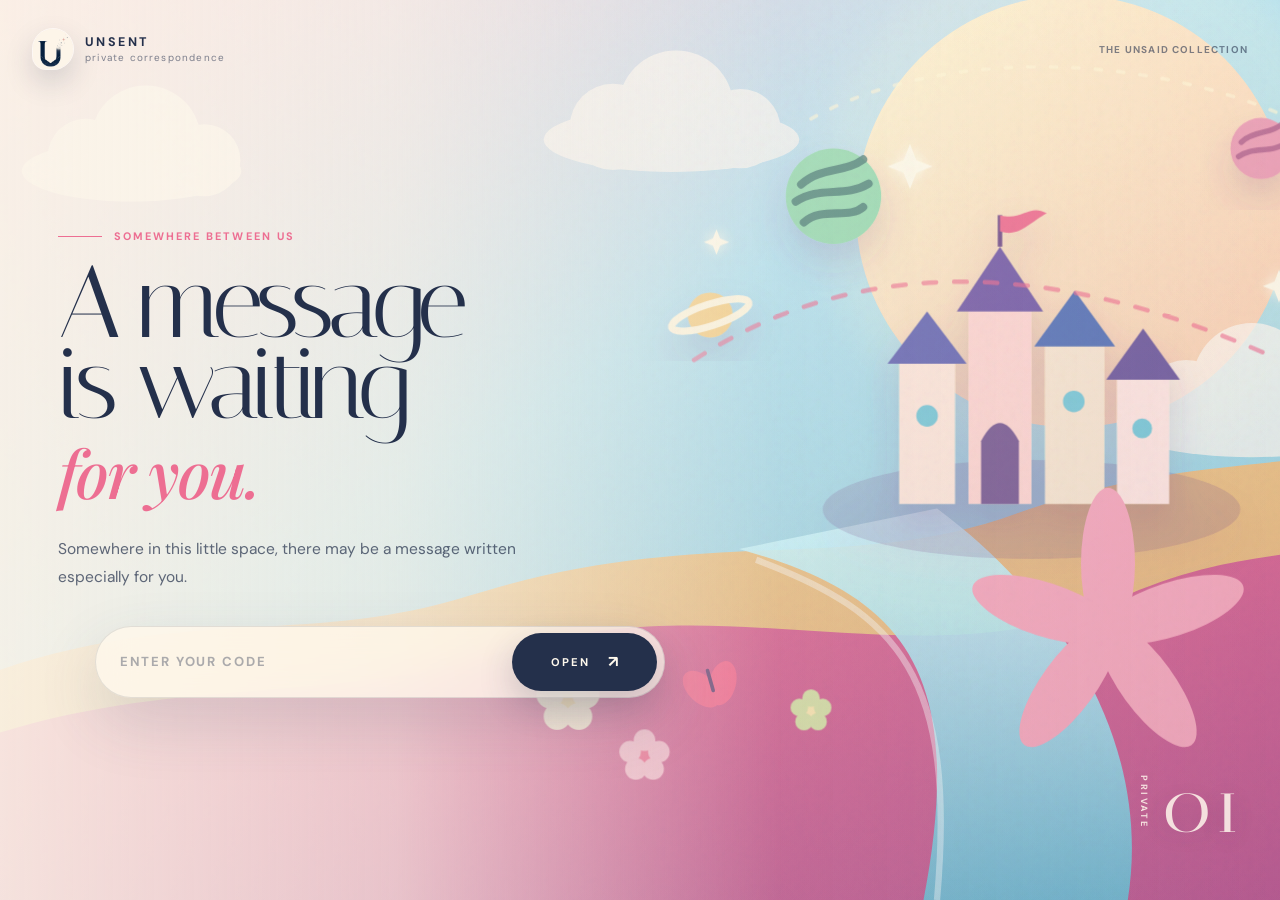
==== commit 8323f04c: "Add files via upload" ====
--- a/message.html
+++ b/message.html
@@ -3,6 +3,9 @@
 <head>
   <meta charset="UTF-8" />
   <meta name="viewport" content="width=device-width, initial-scale=1.0" />
+  <meta http-equiv="Cache-Control" content="no-cache, no-store, must-revalidate" />
+  <meta http-equiv="Pragma" content="no-cache" />
+  <meta http-equiv="Expires" content="0" />
   <meta name="description" content="A personal message, written for you." />
   <link rel="icon" type="image/png" sizes="32x32" href="assets/branding/favicon-32.png" />
   <link rel="icon" type="image/png" sizes="192x192" href="assets/branding/favicon-192.png" />
@@ -11,9 +14,9 @@
   <link rel="preconnect" href="https://fonts.googleapis.com" />
   <link rel="preconnect" href="https://fonts.gstatic.com" crossorigin />
   <link href="https://fonts.googleapis.com/css2?family=DM+Sans:wght@400;500;600;700&family=Italiana&family=Playfair+Display:ital,wght@0,600;1,500&display=swap" rel="stylesheet" />
-  <link rel="stylesheet" href="css/style.css" />
-  <link rel="stylesheet" href="css/themes.css" />
-  <link rel="stylesheet" href="css/message-v2.css" />
+  <link rel="stylesheet" href="css/style.css?v=20260629-scrollfix3" />
+  <link rel="stylesheet" href="css/themes.css?v=20260629-scrollfix3" />
+  <link rel="stylesheet" href="css/message-v2.css?v=20260629-scrollfix3" />
 </head>
 <body class="message-page" data-theme="eulalie">
   <div class="theme-background" aria-hidden="true">
@@ -30,10 +33,10 @@
   </div>
 
   <header class="message-header">
-    <a class="brand" href="index.html" aria-label="Kembali ke halaman awal">
+    <div class="brand message-brand-static" aria-label="UNSENT — private correspondence">
       <img class="message-brand-logo" src="assets/branding/unsent-mark.png" alt="" aria-hidden="true" />
       <span class="message-brand-copy"><strong>UNSENT</strong><small>private correspondence</small></span>
-    </a>
+    </div>
     <div class="header-actions" aria-hidden="true"></div>
   </header>
 
@@ -209,7 +212,7 @@
     <span>Made with honesty, not expectation.</span>
   </footer>
 
-  <script src="js/messages.js"></script>
-  <script src="js/message.js"></script>
+  <script src="js/messages.js?v=20260629-scrollfix3"></script>
+  <script src="js/message.js?v=20260629-scrollfix3"></script>
 </body>
 </html>
--- a/css/message-v2.css
+++ b/css/message-v2.css
@@ -2250,3 +2250,13 @@
     height: 37px;
   }
 }
+
+
+/* Page 2 brand is intentionally non-interactive for one-time reading. */
+.message-brand-static {
+  cursor: default;
+  pointer-events: none;
+  user-select: none;
+  -webkit-user-select: none;
+  text-decoration: none;
+}
